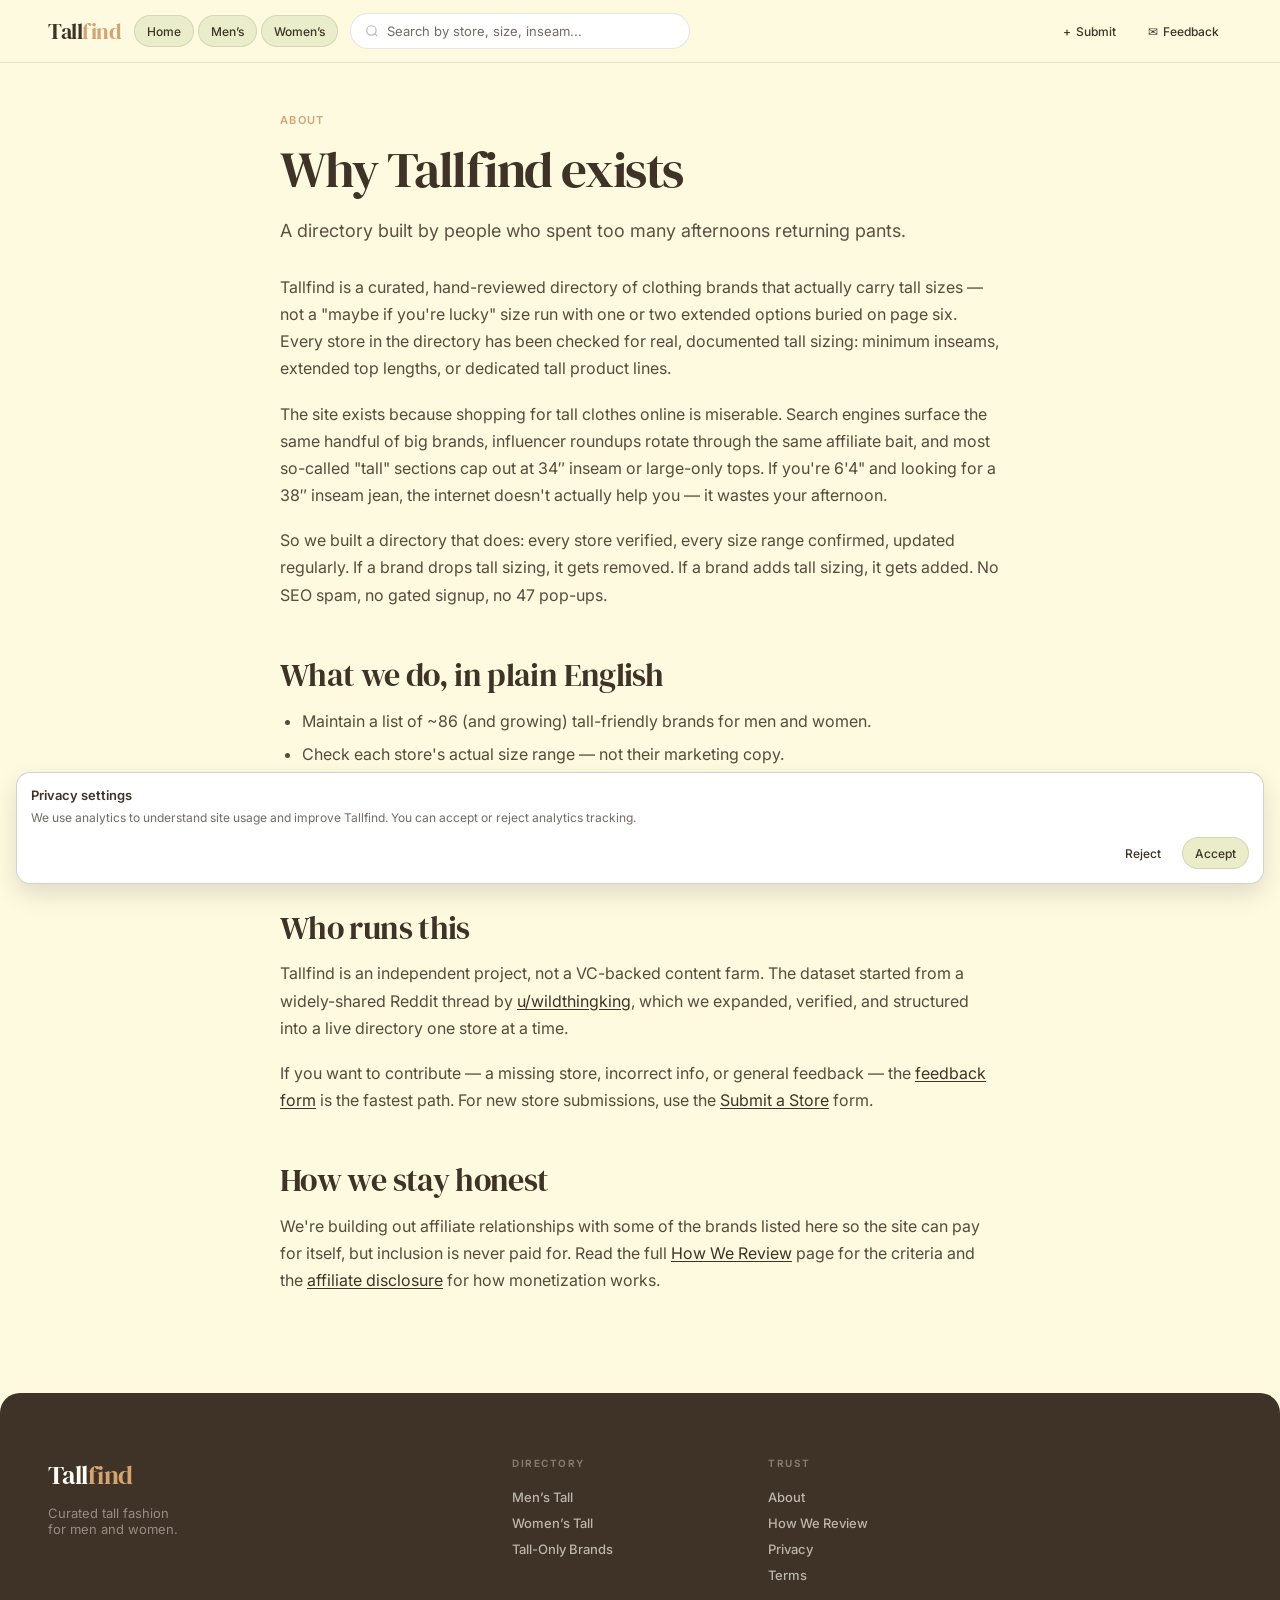
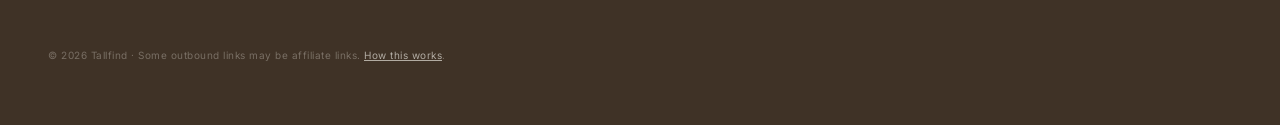
==== about/index.html @ 89049a8a "Add trust pages, shared chrome, Org schema, sitemap expansion (#10) New static pages, each with its " ====
<!DOCTYPE html>
<html lang="en">
<head>
    <meta charset="UTF-8">
    <meta name="viewport" content="width=device-width, initial-scale=1.0">
    <meta name="description" content="Why Tallfind exists: a hand-reviewed directory of clothing brands with real tall sizing, built by people tired of 33-inch inseams.">
    <meta name="theme-color" content="#fefae0">
    <link rel="canonical" href="https://tallfind.com/about/">
    <meta property="og:title" content="About Tallfind — curated tall clothing directory">
    <meta property="og:description" content="A hand-reviewed directory of clothing brands with real tall sizing.">
    <meta property="og:type" content="article">
    <meta property="og:url" content="https://tallfind.com/about/">
    <meta property="og:image" content="https://tallfind.com/assets/og-image.jpg">
    <meta property="og:image:width" content="1200">
    <meta property="og:image:height" content="630">
    <meta name="twitter:card" content="summary_large_image">
    <meta name="twitter:title" content="About Tallfind">
    <meta name="twitter:description" content="A hand-reviewed directory of clothing brands with real tall sizing.">
    <meta name="twitter:image" content="https://tallfind.com/assets/og-image.jpg">
    <link rel="icon" href="data:image/svg+xml,<svg xmlns='http://www.w3.org/2000/svg' viewBox='0 0 100 100'><text y='.9em' font-size='90'>📏</text></svg>">
    <title>About — Tallfind</title>
    <link rel="preconnect" href="https://fonts.googleapis.com">
    <link rel="preconnect" href="https://fonts.gstatic.com" crossorigin>
    <link href="https://fonts.googleapis.com/css2?family=DM+Serif+Display&family=Inter:wght@400;500;600&display=swap" rel="stylesheet" media="print" onload="this.media='all'">
    <noscript><link href="https://fonts.googleapis.com/css2?family=DM+Serif+Display&family=Inter:wght@400;500;600&display=swap" rel="stylesheet"></noscript>
    <script async src="https://www.googletagmanager.com/gtag/js?id=G-98C0R7CN01"></script>
    <script>
        window.dataLayer = window.dataLayer || [];
        function gtag() { dataLayer.push(arguments); }
        gtag('js', new Date());
        gtag('consent', 'default', { ad_storage: 'denied', analytics_storage: 'denied', ad_user_data: 'denied', ad_personalization: 'denied' });
    </script>
    <link rel="stylesheet" href="/assets/styles.css">
</head>
<body data-page="about">

<div id="siteHeader"></div>

<main class="wrap">
    <article class="prose">
        <div class="eyebrow">About</div>
        <h1>Why Tallfind exists</h1>
        <p class="lede">A directory built by people who spent too many afternoons returning pants.</p>

        <p>Tallfind is a curated, hand-reviewed directory of clothing brands that actually carry tall sizes — not a "maybe if you're lucky" size run with one or two extended options buried on page six. Every store in the directory has been checked for real, documented tall sizing: minimum inseams, extended top lengths, or dedicated tall product lines.</p>

        <p>The site exists because shopping for tall clothes online is miserable. Search engines surface the same handful of big brands, influencer roundups rotate through the same affiliate bait, and most so-called "tall" sections cap out at 34″ inseam or large-only tops. If you're 6'4" and looking for a 38″ inseam jean, the internet doesn't actually help you — it wastes your afternoon.</p>

        <p>So we built a directory that does: every store verified, every size range confirmed, updated regularly. If a brand drops tall sizing, it gets removed. If a brand adds tall sizing, it gets added. No SEO spam, no gated signup, no 47 pop-ups.</p>

        <h2>What we do, in plain English</h2>
        <ul>
            <li>Maintain a list of ~86 (and growing) tall-friendly brands for men and women.</li>
            <li>Check each store's actual size range — not their marketing copy.</li>
            <li>Tag stores by inseam, by category (tops / bottoms), by tall-specific vs. mainstream-with-tall-section.</li>
            <li>Keep the whole thing free to use.</li>
        </ul>

        <h2>Who runs this</h2>
        <p>Tallfind is an independent project, not a VC-backed content farm. The dataset started from a widely-shared Reddit thread by <a href="https://www.reddit.com/u/wildthingking" target="_blank" rel="noopener noreferrer">u/wildthingking</a>, which we expanded, verified, and structured into a live directory one store at a time.</p>

        <p>If you want to contribute — a missing store, incorrect info, or general feedback — the <a href="/?modal=feedback">feedback form</a> is the fastest path. For new store submissions, use the <a href="/?modal=submit">Submit a Store</a> form.</p>

        <h2>How we stay honest</h2>
        <p>We're building out affiliate relationships with some of the brands listed here so the site can pay for itself, but inclusion is never paid for. Read the full <a href="/how-we-review/">How We Review</a> page for the criteria and the <a href="/how-we-review/#disclosure">affiliate disclosure</a> for how monetization works.</p>
    </article>
</main>

<div id="siteFooter"></div>

<script src="/assets/affiliate.js"></script>
<script src="/assets/shared.js"></script>
</body>
</html>
---- assets/styles.css ----
:root {
            --bg: #fefae0;
            --surface: #ffffff;
            --text: #3f3226;
            --muted: rgba(63,50,38,0.72);
            --border: rgba(63,50,38,0.12);
            --border-strong: rgba(63,50,38,0.22);
            --sage: #ccd5ae;
            --beige: #e9edc9;
            --papaya: #faedcd;
            --bronze: #d4a373;
            --serif: 'DM Serif Display', serif;
            --sans: 'Inter', sans-serif;
            --pill: 999px;
            --card-r: 20px;
            --transition: transform 0.25s cubic-bezier(0.2,0.8,0.2,1),
                          background-color 0.25s cubic-bezier(0.2,0.8,0.2,1),
                          border-color 0.25s cubic-bezier(0.2,0.8,0.2,1),
                          color 0.25s cubic-bezier(0.2,0.8,0.2,1);
        }
        *, *::before, *::after { box-sizing: border-box; margin: 0; padding: 0; }
        .sr-only { position: absolute; width: 1px; height: 1px; padding: 0; margin: -1px; overflow: hidden; clip: rect(0,0,0,0); border: 0; }
        body {
            background: var(--bg); color: var(--text);
            font-family: var(--sans); -webkit-font-smoothing: antialiased;
            min-height: 100vh; padding-top: 63px;
        }
        .wrap { max-width: 1280px; margin: 0 auto; padding: 0 48px; }

        /* ── PILLS ─────────────────────────────── */
        .pill {
            display: inline-flex; align-items: center; justify-content: center; gap: 5px;
            height: 36px; padding: 0 14px; border-radius: var(--pill);
            font-family: var(--sans); font-size: 12px; font-weight: 500;
            border: 1px solid var(--border); background: var(--beige); color: var(--text);
            cursor: pointer; transition: var(--transition); white-space: nowrap;
            text-decoration: none; user-select: none;
        }
        .pill:hover { border-color: var(--border-strong); background: var(--papaya); }
        .pill.on   { background: var(--sage); border-color: var(--border-strong); }
        .pill-sm   { height: 32px; padding: 0 12px; font-size: 12px; }
        .pill-ghost { background: transparent; border-color: transparent; }
        .pill-ghost:hover { background: var(--papaya); border-color: var(--border); }

        /* ── HEADER ────────────────────────────── */
        header {
            display: flex; align-items: center;
            padding: 0 48px; gap: 12px; height: 63px;
            position: fixed; top: 0; left: 0; right: 0; z-index: 200;
            background: var(--bg); border-bottom: 1px solid var(--border);
        }
        .logo {
            font-family: var(--serif); font-weight: 400; font-size: 22px;
            letter-spacing: -0.02em; color: var(--text); background: none;
            border: none; cursor: pointer; padding: 0; text-decoration: none;
            flex-shrink: 0;
        }
        .logo em { color: var(--bronze); font-style: normal; }
        .header-nav { display: flex; gap: 4px; flex-shrink: 0; }
        .search-wrap {
            display: flex; align-items: center; gap: 8px;
            height: 36px; padding: 0 14px; border-radius: var(--pill);
            border: 1px solid var(--border); background: var(--surface);
            transition: var(--transition); flex: 1; max-width: 340px;
        }
        .search-wrap:focus-within { border-color: var(--bronze); background: #fffdf6; }
        .search-wrap svg { opacity: 0.35; flex-shrink: 0; }
        .search-wrap input {
            border: none; outline: none; background: transparent;
            font-family: var(--sans); font-size: 13px; color: var(--text);
            width: 100%; min-width: 0;
        }
        .search-wrap input::placeholder { color: var(--muted); }
        .header-actions { display: flex; align-items: center; gap: 6px; margin-left: auto; flex-shrink: 0; }

        /* ── HOMEPAGE ──────────────────────────── */
        #homepageSection { overflow: hidden; }

        .hp-hero-section {
            padding: 0 clamp(16px, 4vw, 48px);
            margin-bottom: 72px;
        }
        .hp-hero {
            position: relative; width: 100%; height: 82vh; min-height: 520px;
            border-radius: var(--card-r); overflow: hidden; background: #d9d0c4;
        }
        .hp-hero-pic { display: contents; }
        .hp-hero-img {
            width: 100%; height: 100%; object-fit: cover;
            object-position: center 30%;
            filter: brightness(0.96) saturate(0.95);
        }
        .hp-hero-overlay {
            position: absolute; inset: 0; pointer-events: none;
            background: linear-gradient(to bottom, rgba(63,50,38,0.08) 0%, rgba(63,50,38,0.22) 40%, rgba(63,50,38,0.72) 100%);
        }
        .hp-hero-content {
            position: absolute; inset: 0;
            display: flex; flex-direction: column; justify-content: flex-end;
            padding: clamp(28px, 6vw, 72px); color: #fffdf6;
        }
        .hp-hero-content h1 {
            font-family: var(--serif); font-weight: 400;
            font-size: clamp(2.6rem, 7vw, 5.2rem);
            line-height: 0.95; letter-spacing: -0.03em;
            max-width: 700px; margin-bottom: 20px;
        }
        .hp-hero-content p {
            font-size: clamp(14px, 1.6vw, 17px); max-width: 520px;
            opacity: 0.88; line-height: 1.65; margin-bottom: 32px;
        }
        .hp-pill {
            display: inline-flex; align-items: center; gap: 8px;
            padding: 6px 16px; border-radius: var(--pill);
            font-size: 10px; font-weight: 600; letter-spacing: 0.1em; text-transform: uppercase;
            background: rgba(255,253,246,0.14); border: 1px solid rgba(255,253,246,0.22);
            backdrop-filter: blur(6px); color: rgba(255,253,246,0.88);
            width: fit-content; margin-bottom: 20px;
        }
        .hp-cta {
            display: inline-flex; align-items: center; gap: 8px;
            padding: 14px 28px; border-radius: var(--pill);
            font-family: var(--sans); font-size: 13px; font-weight: 600;
            background: #fffdf6; color: var(--text); border: none;
            cursor: pointer; transition: transform 0.2s, opacity 0.2s;
            width: fit-content; text-decoration: none;
        }
        .hp-cta:hover { transform: translateY(-2px); opacity: 0.95; }
        .hp-hero-meta {
            position: absolute; bottom: 28px; right: 32px;
            display: flex; gap: 24px;
            font-size: 10px; text-transform: uppercase; letter-spacing: 0.15em;
            font-weight: 600; color: rgba(255,253,246,0.55);
        }

        /* Section labels */
        .hp-section-label {
            max-width: 1280px; margin: 0 auto; padding: 0 48px 20px;
            font-size: 11px; font-weight: 600; text-transform: uppercase;
            letter-spacing: 0.12em; color: var(--bronze);
            display: flex; align-items: center; gap: 14px;
        }
        .hp-section-label::after {
            content: ''; flex: 1; height: 1px; background: var(--border);
        }

        /* Browse cards */
        .hp-browse-grid {
            max-width: 1280px; margin: 0 auto; padding: 0 48px 80px;
            display: grid; grid-template-columns: 1fr 1fr; gap: 16px;
        }
        .hp-browse-card {
            border-radius: var(--card-r); cursor: pointer;
            padding: 36px 32px; display: flex; flex-direction: column;
            justify-content: space-between; min-height: 200px;
            transition: var(--transition); text-decoration: none; color: var(--text);
        }
        .hp-browse-card:hover { transform: translateY(-3px); }
        .hp-browse-card-sage { background: var(--sage); }
        .hp-browse-card-sand { background: var(--beige); }
        .hp-browse-card-sage:hover { background: #c2ca9f; }
        .hp-browse-card-sand:hover { background: #e3e8bf; }
        .hp-browse-card h2 {
            font-family: var(--serif); font-size: clamp(1.6rem, 3vw, 2.2rem);
            font-weight: 400; letter-spacing: -0.02em; margin-bottom: 8px;
        }
        .hp-browse-card p {
            font-size: 13px; color: var(--muted); line-height: 1.6; margin-bottom: 20px;
        }
        .hp-browse-cta {
            display: inline-flex; align-items: center; gap: 8px;
            font-size: 12px; font-weight: 600; margin-top: auto;
        }
        .hp-browse-cta svg { width: 14px; height: 14px; transition: transform 0.18s; }
        .hp-browse-card:hover .hp-browse-cta svg { transform: translate(2px, -2px); }



        /* Brand marquee */
        .hp-marquee { overflow: hidden; padding: 32px 0 72px; }
        .hp-marquee-track {
            display: flex; white-space: nowrap; gap: 64px;
            width: max-content;
            animation: hp-scroll 60s linear infinite;
            will-change: transform;
        }
        .hp-brand {
            font-family: var(--serif); font-size: 44px; font-weight: 400;
            color: var(--border-strong); letter-spacing: -0.02em;
            transition: color 0.3s; flex-shrink: 0;
        }
        .hp-brand:hover { color: var(--bronze); }
        @keyframes hp-scroll {
            0% { transform: translateX(0); }
            100% { transform: translateX(-50%); }
        }

        /* Footer */
        .hp-footer {
            background: var(--text); color: #fffdf6;
            padding: clamp(40px, 5vw, 64px) clamp(24px, 4vw, 48px);
            border-radius: var(--card-r) var(--card-r) 0 0;
        }
        .hp-footer-inner { max-width: 1280px; margin: 0 auto; }
        .hp-footer-grid {
            display: grid; grid-template-columns: 2fr repeat(3, 1fr);
            gap: 48px;
        }
        .hp-footer-col a { color: inherit; text-decoration: none; }
        .hp-footer-col a:hover { color: #fffdf6; }
        .hp-footer-logo {
            font-family: var(--serif); font-size: 26px; font-weight: 400;
            letter-spacing: -0.02em;
        }
        .hp-footer-logo em { color: var(--bronze); font-style: normal; }
        .hp-footer-brand p {
            margin-top: 12px; font-size: 13px; color: rgba(255,253,246,0.45);
        }
        .hp-footer-col h5 {
            font-size: 10px; text-transform: uppercase; letter-spacing: 0.15em;
            margin-bottom: 20px; color: rgba(255,253,246,0.35);
        }
        .hp-footer-col ul { list-style: none; }
        .hp-footer-col li {
            margin-bottom: 10px; font-size: 13px; font-weight: 500;
            color: rgba(255,253,246,0.65); cursor: pointer; transition: color 0.15s;
        }
        .hp-footer-col li:hover { color: #fffdf6; }
        .hp-footer-bottom {
            display: flex; justify-content: space-between; margin-top: 56px;
            font-size: 10px; color: rgba(255,253,246,0.3); letter-spacing: 0.05em;
        }
        .text-link {
            background: none; border: none; font: inherit; color: var(--text);
            text-decoration: underline; text-underline-offset: 2px;
            cursor: pointer; padding: 0;
        }
        .text-link:hover { color: var(--bronze); }

        /* ── DIRECTORY HERO ────────────────────── */
        .dir-hero { padding: 40px 0 32px; }
        .dir-title {
            font-family: var(--serif); font-weight: 400;
            font-size: clamp(2rem, 4vw, 3rem);
            line-height: 1.08; letter-spacing: -0.03em; margin-bottom: 10px;
        }
        .dir-meta { font-size: 14px; color: var(--muted); line-height: 1.6; max-width: 600px; }

        /* ── TOOLBAR ───────────────────────────── */
        .toolbar {
            display: flex; justify-content: space-between; align-items: center;
            gap: 14px; margin-bottom: 14px; flex-wrap: wrap;
        }
        .filter-pills { display: flex; gap: 6px; flex-wrap: wrap; }
        .toolbar-right { display: flex; align-items: center; gap: 12px; flex-shrink: 0; }
        select.sort-select {
            width: auto;
            min-width: 140px;
            max-width: 200px;
            height: 32px;
            padding: 4px 10px;
            font-size: 12px;
            border-radius: var(--pill);
        }
        .store-count { font-size: 12px; color: var(--muted); font-weight: 500; white-space: nowrap; }
        .clear-btn {
            font-size: 12px; color: var(--muted); background: none; border: none;
            font-family: var(--sans); cursor: pointer; text-decoration: underline;
            text-underline-offset: 2px; padding: 0; transition: color 0.15s;
        }
        .clear-btn:hover { color: var(--text); }
        .inseam-row {
            display: flex; align-items: center; gap: 8px;
            margin-bottom: 28px; flex-wrap: wrap;
        }
        .inseam-label { font-size: 12px; color: var(--muted); font-weight: 500; letter-spacing: 0.02em; }

        /* ── GRID ──────────────────────────────── */
        .grid {
            display: grid;
            grid-template-columns: repeat(auto-fill, minmax(300px, 1fr));
            gap: 16px; padding-bottom: 80px;
        }

        /* ── SECTION BREAKS ───────────────────── */
        .section-break {
            grid-column: 1 / -1; padding: 24px 0 4px;
            display: flex; align-items: center; gap: 16px;
        }
        .section-title {
            font-family: var(--serif); font-size: 22px;
            color: var(--bronze); letter-spacing: -0.02em; white-space: nowrap;
        }
        .section-line { height: 1px; flex: 1; background: var(--border); }

        /* ── LINK CARD ────────────────────────── */
        .card-wrap { position: relative; }
        .link-card {
            background: var(--surface); border-radius: var(--card-r);
            padding: 24px; min-height: 180px;
            display: flex; flex-direction: column;
            text-decoration: none; color: inherit;
            border: 1px solid var(--border);
            transition: var(--transition); height: 100%;
        }
        .link-card:hover {
            transform: translateY(-3px);
            background: var(--papaya); border-color: var(--border-strong);
        }
        .link-card.featured-sage  { background: var(--sage); border-color: transparent; }
        .link-card.featured-sand  { background: var(--beige); border-color: transparent; }
        .link-card.featured-clay  { background: var(--papaya); border-color: transparent; }
        .link-card.featured-sage:hover { background: #c2ca9f; }
        .link-card.featured-sand:hover { background: #e3e8bf; }
        .link-card.featured-clay:hover { background: #f3e0b9; }
        .link-category {
            font-size: 10px; font-weight: 600; text-transform: uppercase;
            letter-spacing: 0.1em; color: var(--muted); margin-bottom: 10px;
        }
        .link-title {
            font-family: var(--serif); font-size: 24px;
            line-height: 1.08; letter-spacing: -0.02em; margin-bottom: 8px;
        }
        .link-description {
            font-size: 13px; line-height: 1.6; color: var(--muted); margin-bottom: 14px;
        }
        .link-action {
            display: inline-flex; align-items: center; gap: 8px;
            font-size: 12px; font-weight: 600; margin-top: auto;
        }
        .link-action svg { width: 14px; height: 14px; flex-shrink: 0; transition: transform 0.18s; }
        .link-card:hover .link-action svg { transform: translate(2px, -2px); }
        .stats-row {
            display: flex; flex-wrap: wrap; gap: 6px;
            margin-top: 12px; padding-top: 12px;
            border-top: 1px solid var(--border);
        }
        .link-card.featured-sage .stats-row,
        .link-card.featured-sand .stats-row,
        .link-card.featured-clay .stats-row { border-top-color: rgba(63,50,38,0.14); }
        .stat {
            font-size: 11px; font-weight: 500;
            padding: 4px 10px; border-radius: var(--pill);
            background: rgba(255,255,255,0.55); border: 1px solid rgba(63,50,38,0.1);
        }
        .link-card.featured-sage .stat,
        .link-card.featured-sand .stat,
        .link-card.featured-clay .stat { background: rgba(255,255,255,0.42); }
        .stat-highlight { background: rgba(212,163,115,0.15); border-color: rgba(212,163,115,0.2); }

        /* ── FAVORITES ────────────────────────── */
        .fav-btn {
            position: absolute; top: 14px; right: 14px; z-index: 10;
            width: 28px; height: 28px; border-radius: 50%;
            background: rgba(255,255,255,0.75); border: 1px solid var(--border);
            display: flex; align-items: center; justify-content: center;
            cursor: pointer; font-size: 13px; color: var(--muted);
            transition: var(--transition); line-height: 1;
        }
        .fav-btn:hover { transform: scale(1.1); background: var(--surface); border-color: var(--border-strong); }
        .fav-btn.active { color: #c0392b; border-color: #c0392b; background: var(--surface); }

        .no-results { padding: 80px 0; text-align: center; color: var(--muted); font-size: 15px; }

        /* ── PROSE (trust + landing pages) ─────── */
        .prose { max-width: 720px; margin: 0 auto; padding: 48px 0 80px; font-size: 16px; line-height: 1.7; color: var(--text); }
        .prose .eyebrow { font-size: 11px; font-weight: 600; text-transform: uppercase; letter-spacing: 0.12em; color: var(--bronze); margin-bottom: 12px; }
        .prose h1 { font-family: var(--serif); font-weight: 400; font-size: clamp(2.2rem, 4.5vw, 3.2rem); line-height: 1.08; letter-spacing: -0.03em; margin-bottom: 20px; }
        .prose h2 { font-family: var(--serif); font-weight: 400; font-size: clamp(1.6rem, 3vw, 2rem); line-height: 1.15; letter-spacing: -0.02em; margin: 48px 0 14px; }
        .prose h3 { font-size: 1.05rem; font-weight: 600; margin: 28px 0 8px; }
        .prose p { margin-bottom: 18px; color: rgba(63,50,38,0.88); }
        .prose ul, .prose ol { margin: 0 0 18px 22px; color: rgba(63,50,38,0.88); }
        .prose li { margin-bottom: 6px; }
        .prose a { color: var(--text); text-decoration: underline; text-underline-offset: 2px; }
        .prose a:hover { color: var(--bronze); }
        .prose .lede { font-size: 18px; line-height: 1.6; color: rgba(63,50,38,0.85); margin-bottom: 28px; }
        .prose .meta { font-size: 12px; color: var(--muted); margin-top: -8px; margin-bottom: 32px; }
        .prose .callout { background: var(--papaya); border-radius: 14px; padding: 18px 22px; margin: 24px 0; border: 1px solid var(--border); }
        .prose .callout p:last-child { margin-bottom: 0; }
        @media (max-width: 640px) {
            .prose { padding: 28px 0 60px; font-size: 15px; }
        }

        /* ── FOCUS ────────────────────────────── */
        .pill:focus-visible, .fav-btn:focus-visible, .modal-close:focus-visible,
        .form-submit:focus-visible, .form-input:focus-visible, .form-select:focus-visible,
        .form-textarea:focus-visible, .browse-card:focus-visible, .pick-card:focus-visible,
        a.link-card:focus-visible, .logo:focus-visible, .featured-hz:focus-visible {
            outline: 2px solid var(--bronze); outline-offset: 2px;
        }

        /* ── MODAL ─────────────────────────────── */
        .modal-overlay {
            position: fixed; inset: 0; background: rgba(63,50,38,0.4);
            display: flex; align-items: center; justify-content: center;
            z-index: 500; opacity: 0; pointer-events: none;
            transition: opacity 0.2s;
        }
        .modal-overlay.open { opacity: 1; pointer-events: all; }
        .modal {
            background: var(--bg); width: 100%; max-width: 520px;
            max-height: 90vh; overflow-y: auto;
            margin: 20px; padding: 40px;
            border: 1px solid var(--border); border-radius: var(--card-r);
            transform: translateY(12px); transition: transform 0.2s;
        }
        .modal-overlay.open .modal { transform: translateY(0); }
        .modal-header { display: flex; justify-content: space-between; align-items: flex-start; margin-bottom: 6px; }
        .modal-title { font-family: var(--serif); font-size: 28px; font-weight: 400; letter-spacing: -0.02em; }
        .modal-close {
            background: none; border: 1px solid var(--border); width: 32px; height: 32px;
            border-radius: 50%; cursor: pointer; font-size: 18px; color: var(--muted);
            display: flex; align-items: center; justify-content: center; flex-shrink: 0;
            transition: border-color 0.15s, color 0.15s;
        }
        .modal-close:hover { border-color: var(--text); color: var(--text); }
        .modal-sub { font-size: 13px; color: var(--muted); margin-bottom: 28px; line-height: 1.5; }
        .form-group { display: flex; flex-direction: column; gap: 6px; margin-bottom: 16px; }
        .form-label { font-size: 11px; font-weight: 600; text-transform: uppercase; letter-spacing: 0.8px; color: var(--muted); }
        .form-input, .form-select, .form-textarea {
            width: 100%; padding: 10px 14px; border: 1px solid var(--border);
            border-radius: var(--pill); background: var(--surface);
            font-family: var(--sans); font-size: 13px; color: var(--text); outline: none;
            transition: border-color 0.18s; -webkit-appearance: none;
        }
        .form-textarea { border-radius: 14px; resize: vertical; min-height: 80px; }
        .form-input:focus, .form-select:focus, .form-textarea:focus { border-color: var(--text); }
        .form-input::placeholder, .form-textarea::placeholder { color: var(--muted); }
        .form-row { display: grid; grid-template-columns: 1fr 1fr; gap: 12px; }
        .form-check { display: flex; align-items: center; gap: 10px; margin-bottom: 16px; cursor: pointer; }
        .form-check input[type=checkbox] { width: 16px; height: 16px; accent-color: var(--bronze); cursor: pointer; }
        .form-check span { font-size: 13px; }
        .form-submit {
            width: 100%; height: 44px; border-radius: var(--pill);
            background: var(--sage); color: var(--text); border: none;
            font-family: var(--sans); font-size: 14px; font-weight: 500;
            cursor: pointer; transition: opacity 0.15s; margin-top: 8px;
        }
        .form-submit:hover { opacity: 0.85; }
        .form-note { font-size: 11px; color: var(--muted); text-align: center; margin-top: 10px; line-height: 1.5; }
        .form-note a { color: var(--text); }
        .form-success {
            text-align: center; padding: 24px 0;
            font-family: var(--serif); font-size: 22px; font-weight: 500; display: none;
        }
        .form-success p { font-family: var(--sans); font-size: 13px; color: var(--muted); margin-top: 6px; font-weight: 400; }

        /* ── CONSENT BANNER ───────────────────── */
        .consent-banner {
            position: fixed;
            left: 16px;
            right: 16px;
            bottom: 16px;
            z-index: 1000;
            background: var(--surface);
            border: 1px solid var(--border-strong);
            border-radius: 14px;
            box-shadow: 0 10px 24px rgba(0, 0, 0, 0.12);
            padding: 14px;
            display: none;
        }
        .consent-banner.open { display: block; }
        .consent-title {
            font-size: 13px;
            font-weight: 600;
            margin-bottom: 6px;
        }
        .consent-text {
            font-size: 12px;
            color: var(--muted);
            line-height: 1.5;
            margin-bottom: 10px;
        }
        .consent-actions {
            display: flex;
            gap: 8px;
            justify-content: flex-end;
            flex-wrap: wrap;
        }

        /* ── RESPONSIVE ────────────────────────── */
        @media (max-width: 900px) {
            .wrap { padding: 0 24px; }
            header {
                flex-wrap: wrap; height: auto;
                padding: 10px 24px; gap: 8px;
            }
            .logo { order: 1; }
            .search-wrap { order: 2; flex: 1; max-width: none; height: 34px; }
            .header-actions { order: 3; margin-left: 0; }
            .header-nav { order: 4; width: 100%; justify-content: center; gap: 4px; }
            body { padding-top: 100px; }
            .btn-label { display: none; }
            .hp-browse-grid { padding: 0 24px 60px; }
            .hp-section-label { padding: 0 24px 20px; }
            .hp-footer-grid { grid-template-columns: 1fr 1fr; gap: 32px; }
            .modal { padding: 28px; margin: 12px; }
            .form-row { grid-template-columns: 1fr; }
        }

        @media (max-width: 640px) {
            header { padding: 10px 16px; }
            .wrap { padding: 0 16px; }

            .hp-hero-section { padding: 0 16px; margin-bottom: 48px; }
            .hp-hero { height: 70vh; min-height: 420px; }
            .hp-marquee-track { animation-duration: 45s; }
            .hp-browse-grid { grid-template-columns: 1fr; padding: 0 16px 48px; }
            .hp-section-label { padding: 0 16px 16px; }
            .hp-marquee { padding: 20px 0 48px; }
            .hp-footer-grid { grid-template-columns: 1fr; gap: 28px; }

            .dir-title { font-size: 2rem; }
            .toolbar { flex-direction: column; align-items: flex-start; gap: 10px; }
            .toolbar-right { width: 100%; justify-content: space-between; }
            .grid { grid-template-columns: 1fr; }
        }

        @media (max-width: 480px) {
            header { padding: 8px 12px; }
            .logo { font-size: 19px; }
            .search-wrap { height: 32px; padding: 0 10px; }
            .search-wrap input { font-size: 12px; }
            .hp-hero { height: 60vh; min-height: 360px; }
            .hp-hero-content h1 { font-size: 2rem; }
            .hp-hero-meta { display: none; }
            .hp-marquee-track { animation-duration: 35s; }
            .hp-browse-card { padding: 28px 24px; min-height: 160px; }
            .hp-brand { font-size: 32px; }
            .dir-title { font-size: 1.7rem; }
            .inseam-row { flex-wrap: wrap; }
            .consent-banner {
                left: 10px;
                right: 10px;
                bottom: 10px;
                padding: 12px;
            }
        }
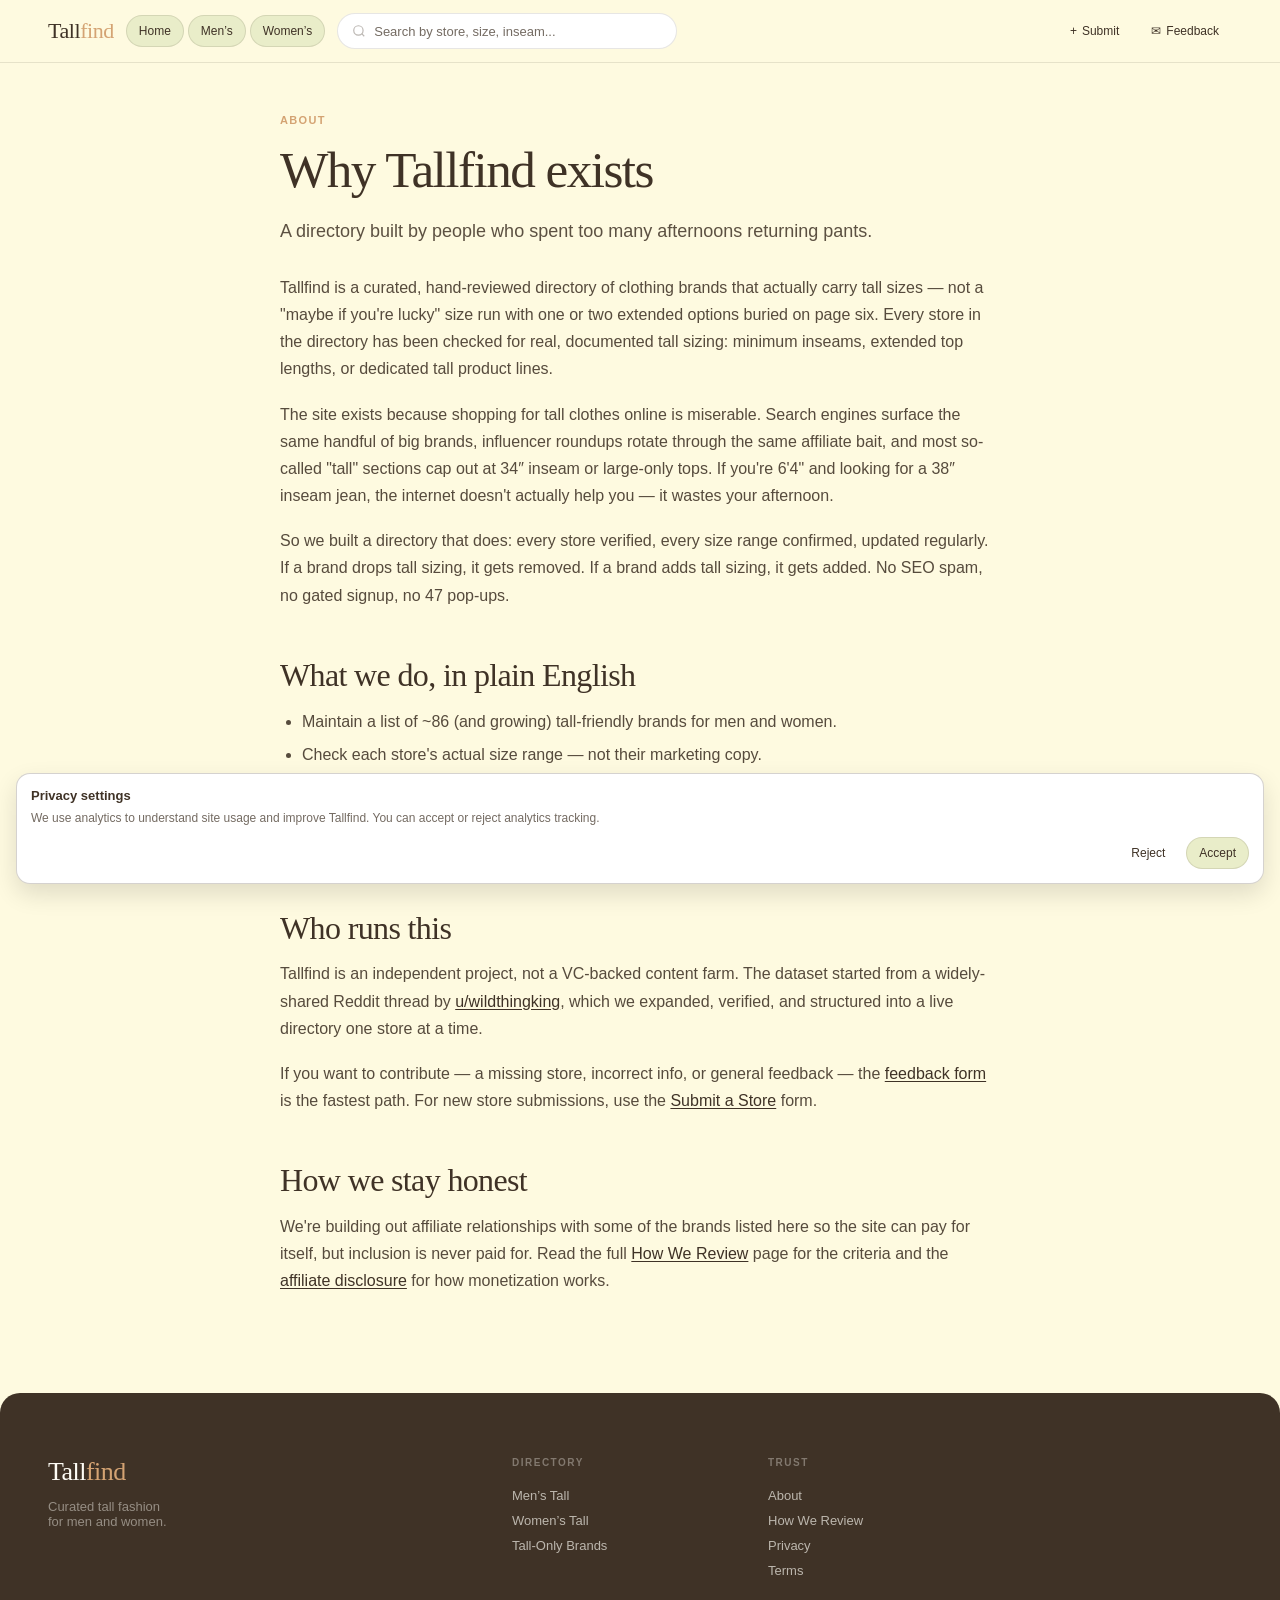
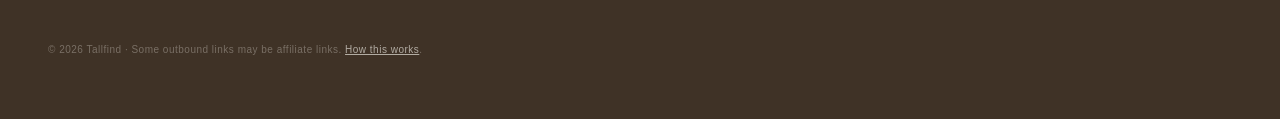
==== commit 2c9ccbdd: "Security hardening: close two stored-XSS sinks, add defensive headers Findings F-01 and F-02 from th" ====
--- a/about/index.html
+++ b/about/index.html
@@ -3,6 +3,9 @@
 <head>
     <meta charset="UTF-8">
     <meta name="viewport" content="width=device-width, initial-scale=1.0">
+    <script>(function(){if(self!==top){try{top.location.href=self.location.href;}catch(e){document.documentElement.style.display='none';}}})();</script>
+    <meta name="referrer" content="strict-origin-when-cross-origin">
+    <meta http-equiv="Content-Security-Policy" content="default-src 'self'; script-src 'self' 'unsafe-inline' https://www.googletagmanager.com https://www.google-analytics.com; img-src 'self' data: https://www.google-analytics.com; style-src 'self' 'unsafe-inline' https://fonts.googleapis.com; font-src 'self' https://fonts.gstatic.com; connect-src 'self' https://*.google-analytics.com https://*.analytics.google.com https://formspree.io; form-action https://formspree.io; base-uri 'self'; object-src 'none';">
     <meta name="description" content="Why Tallfind exists: a hand-reviewed directory of clothing brands with real tall sizing, built by people tired of 33-inch inseams.">
     <meta name="theme-color" content="#fefae0">
     <link rel="canonical" href="https://tallfind.com/about/">
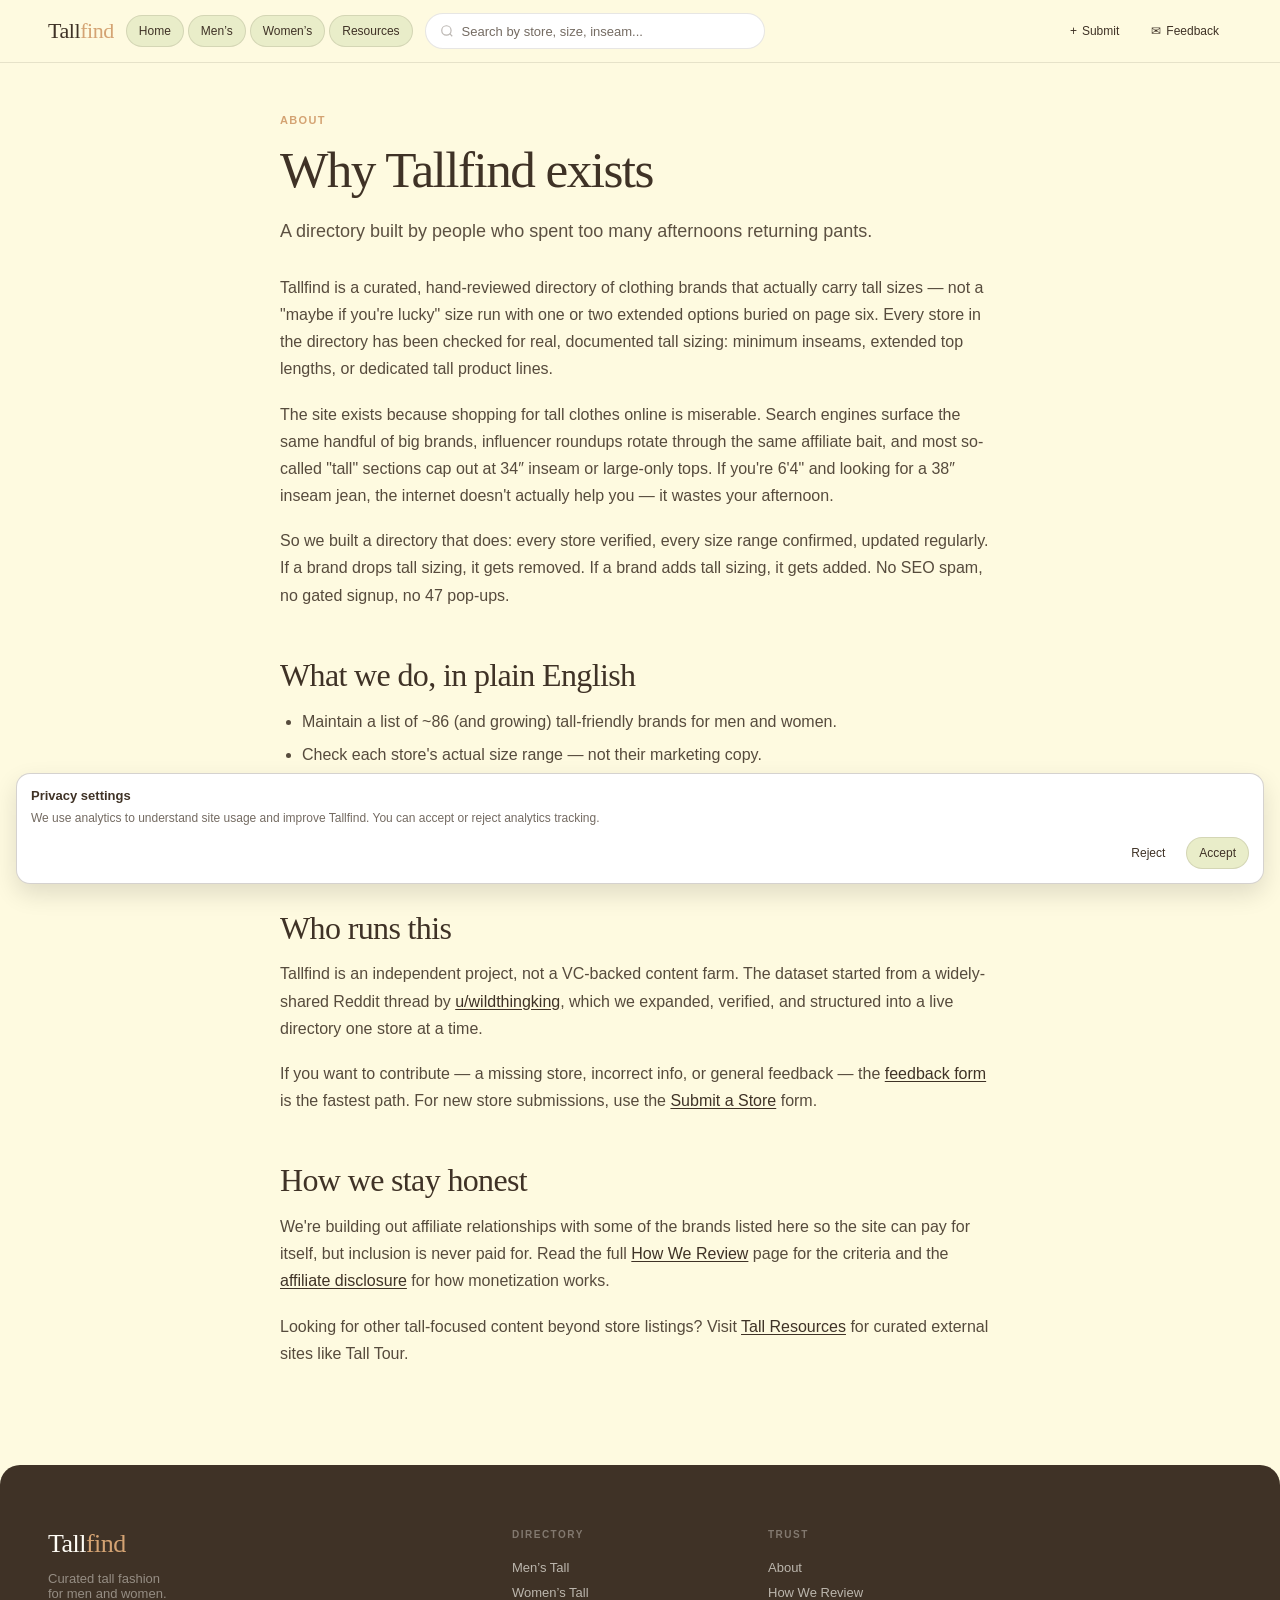
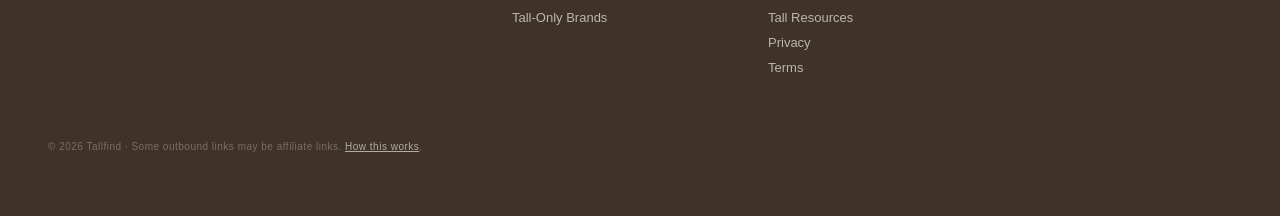
==== commit 96c7c3e0: "Recover unpublished Codex changes" ====
--- a/about/index.html
+++ b/about/index.html
@@ -66,6 +66,7 @@
 
         <h2>How we stay honest</h2>
         <p>We're building out affiliate relationships with some of the brands listed here so the site can pay for itself, but inclusion is never paid for. Read the full <a href="/how-we-review/">How We Review</a> page for the criteria and the <a href="/how-we-review/#disclosure">affiliate disclosure</a> for how monetization works.</p>
+        <p>Looking for other tall-focused content beyond store listings? Visit <a href="/resources/">Tall Resources</a> for curated external sites like Tall Tour.</p>
     </article>
 </main>
 
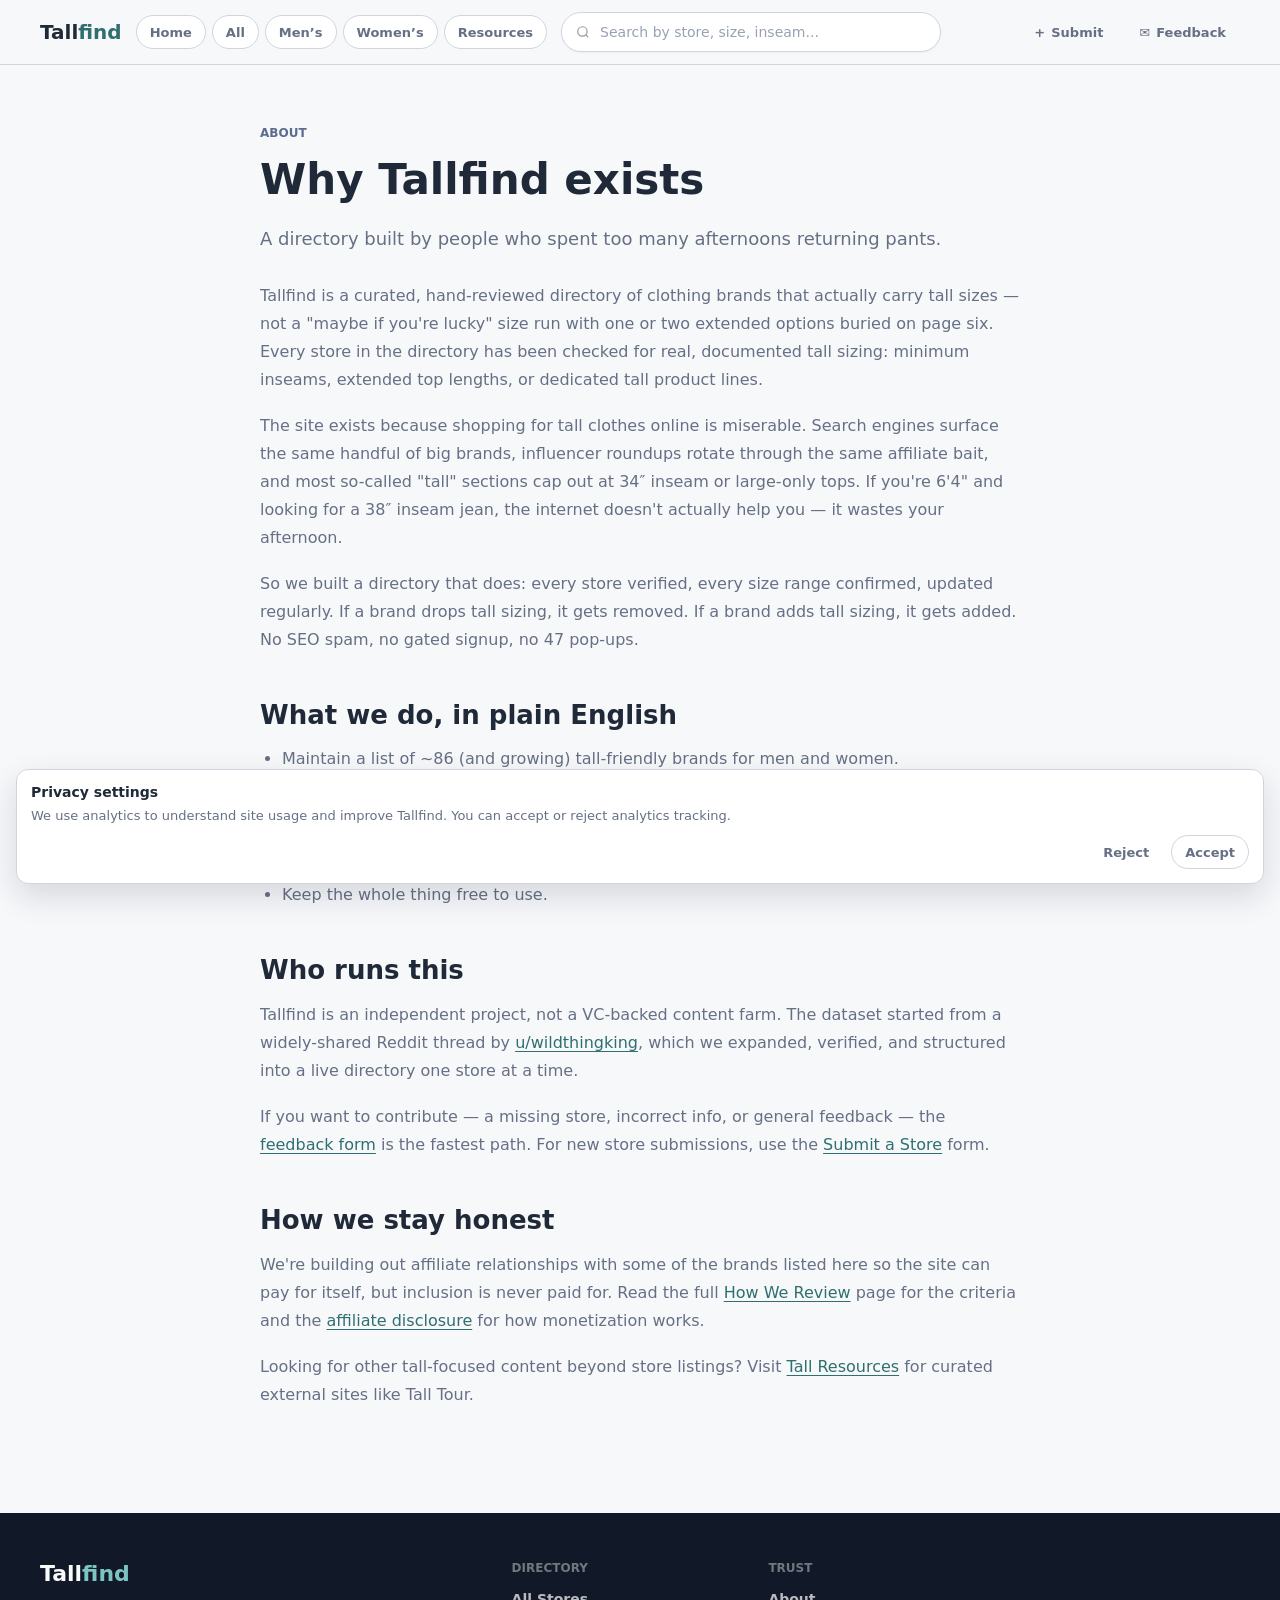
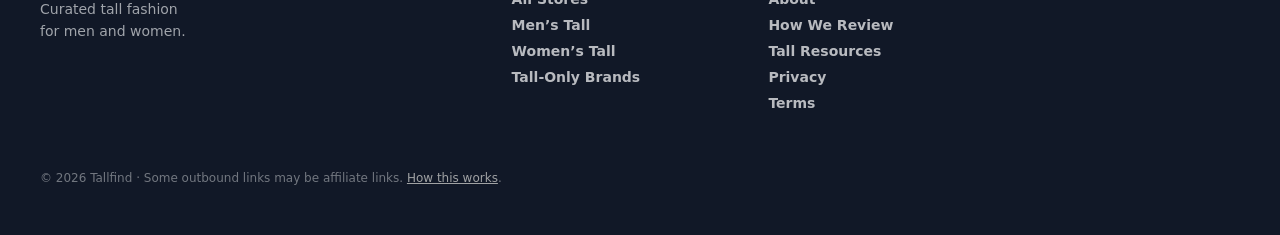
==== commit 1f88a9aa: "Redesign TallFind as modern directory" ====
--- a/about/index.html
+++ b/about/index.html
@@ -7,7 +7,7 @@
     <meta name="referrer" content="strict-origin-when-cross-origin">
     <meta http-equiv="Content-Security-Policy" content="default-src 'self'; script-src 'self' 'unsafe-inline' https://www.googletagmanager.com https://www.google-analytics.com; img-src 'self' data: https://www.google-analytics.com; style-src 'self' 'unsafe-inline' https://fonts.googleapis.com; font-src 'self' https://fonts.gstatic.com; connect-src 'self' https://*.google-analytics.com https://*.analytics.google.com https://formspree.io; form-action https://formspree.io; base-uri 'self'; object-src 'none';">
     <meta name="description" content="Why Tallfind exists: a hand-reviewed directory of clothing brands with real tall sizing, built by people tired of 33-inch inseams.">
-    <meta name="theme-color" content="#fefae0">
+    <meta name="theme-color" content="#F7F8FA">
     <link rel="canonical" href="https://tallfind.com/about/">
     <meta property="og:title" content="About Tallfind — curated tall clothing directory">
     <meta property="og:description" content="A hand-reviewed directory of clothing brands with real tall sizing.">
--- a/assets/styles.css
+++ b/assets/styles.css
@@ -1,538 +1,699 @@
 :root {
-            --bg: #fefae0;
-            --surface: #ffffff;
-            --text: #3f3226;
-            --muted: rgba(63,50,38,0.72);
-            --border: rgba(63,50,38,0.12);
-            --border-strong: rgba(63,50,38,0.22);
-            --sage: #ccd5ae;
-            --beige: #e9edc9;
-            --papaya: #faedcd;
-            --bronze: #d4a373;
-            --serif: 'DM Serif Display', serif;
-            --sans: 'Inter', sans-serif;
-            --pill: 999px;
-            --card-r: 20px;
-            --transition: transform 0.25s cubic-bezier(0.2,0.8,0.2,1),
-                          background-color 0.25s cubic-bezier(0.2,0.8,0.2,1),
-                          border-color 0.25s cubic-bezier(0.2,0.8,0.2,1),
-                          color 0.25s cubic-bezier(0.2,0.8,0.2,1);
-        }
-        *, *::before, *::after { box-sizing: border-box; margin: 0; padding: 0; }
-        .sr-only { position: absolute; width: 1px; height: 1px; padding: 0; margin: -1px; overflow: hidden; clip: rect(0,0,0,0); border: 0; }
-        body {
-            background: var(--bg); color: var(--text);
-            font-family: var(--sans); -webkit-font-smoothing: antialiased;
-            min-height: 100vh; padding-top: 63px;
-        }
-        .wrap { max-width: 1280px; margin: 0 auto; padding: 0 48px; }
-
-        /* ── PILLS ─────────────────────────────── */
-        .pill {
-            display: inline-flex; align-items: center; justify-content: center; gap: 5px;
-            height: 36px; padding: 0 14px; border-radius: var(--pill);
-            font-family: var(--sans); font-size: 12px; font-weight: 500;
-            border: 1px solid var(--border); background: var(--beige); color: var(--text);
-            cursor: pointer; transition: var(--transition); white-space: nowrap;
-            text-decoration: none; user-select: none;
-        }
-        .pill:hover { border-color: var(--border-strong); background: var(--papaya); }
-        .pill.on   { background: var(--sage); border-color: var(--border-strong); }
-        .pill-sm   { height: 32px; padding: 0 12px; font-size: 12px; }
-        .pill-ghost { background: transparent; border-color: transparent; }
-        .pill-ghost:hover { background: var(--papaya); border-color: var(--border); }
-
-        /* ── HEADER ────────────────────────────── */
-        header {
-            display: flex; align-items: center;
-            padding: 0 48px; gap: 12px; height: 63px;
-            position: fixed; top: 0; left: 0; right: 0; z-index: 200;
-            background: var(--bg); border-bottom: 1px solid var(--border);
-        }
-        .logo {
-            font-family: var(--serif); font-weight: 400; font-size: 22px;
-            letter-spacing: -0.02em; color: var(--text); background: none;
-            border: none; cursor: pointer; padding: 0; text-decoration: none;
-            flex-shrink: 0;
-        }
-        .logo em { color: var(--bronze); font-style: normal; }
-        .header-nav { display: flex; gap: 4px; flex-shrink: 0; }
-        .search-wrap {
-            display: flex; align-items: center; gap: 8px;
-            height: 36px; padding: 0 14px; border-radius: var(--pill);
-            border: 1px solid var(--border); background: var(--surface);
-            transition: var(--transition); flex: 1; max-width: 340px;
-        }
-        .search-wrap:focus-within { border-color: var(--bronze); background: #fffdf6; }
-        .search-wrap svg { opacity: 0.35; flex-shrink: 0; }
-        .search-wrap input {
-            border: none; outline: none; background: transparent;
-            font-family: var(--sans); font-size: 13px; color: var(--text);
-            width: 100%; min-width: 0;
-        }
-        .search-wrap input::placeholder { color: var(--muted); }
-        .header-actions { display: flex; align-items: center; gap: 6px; margin-left: auto; flex-shrink: 0; }
-
-        /* ── HOMEPAGE ──────────────────────────── */
-        #homepageSection { overflow: hidden; }
-
-        .hp-hero-section {
-            padding: 0 clamp(16px, 4vw, 48px);
-            margin-bottom: 72px;
-        }
-        .hp-hero {
-            position: relative; width: 100%; height: 82vh; min-height: 520px;
-            border-radius: var(--card-r); overflow: hidden; background: #d9d0c4;
-        }
-        .hp-hero-pic { display: contents; }
-        .hp-hero-img {
-            width: 100%; height: 100%; object-fit: cover;
-            object-position: center 30%;
-            filter: brightness(0.96) saturate(0.95);
-        }
-        .hp-hero-overlay {
-            position: absolute; inset: 0; pointer-events: none;
-            background: linear-gradient(to bottom, rgba(63,50,38,0.08) 0%, rgba(63,50,38,0.22) 40%, rgba(63,50,38,0.72) 100%);
-        }
-        .hp-hero-content {
-            position: absolute; inset: 0;
-            display: flex; flex-direction: column; justify-content: flex-end;
-            padding: clamp(28px, 6vw, 72px); color: #fffdf6;
-        }
-        .hp-hero-content h1 {
-            font-family: var(--serif); font-weight: 400;
-            font-size: clamp(2.6rem, 7vw, 5.2rem);
-            line-height: 0.95; letter-spacing: -0.03em;
-            max-width: 700px; margin-bottom: 20px;
-        }
-        .hp-hero-content p {
-            font-size: clamp(14px, 1.6vw, 17px); max-width: 520px;
-            opacity: 0.88; line-height: 1.65; margin-bottom: 32px;
-        }
-        .hp-pill {
-            display: inline-flex; align-items: center; gap: 8px;
-            padding: 6px 16px; border-radius: var(--pill);
-            font-size: 10px; font-weight: 600; letter-spacing: 0.1em; text-transform: uppercase;
-            background: rgba(255,253,246,0.14); border: 1px solid rgba(255,253,246,0.22);
-            backdrop-filter: blur(6px); color: rgba(255,253,246,0.88);
-            width: fit-content; margin-bottom: 20px;
-        }
-        .hp-cta {
-            display: inline-flex; align-items: center; gap: 8px;
-            padding: 14px 28px; border-radius: var(--pill);
-            font-family: var(--sans); font-size: 13px; font-weight: 600;
-            background: #fffdf6; color: var(--text); border: none;
-            cursor: pointer; transition: transform 0.2s, opacity 0.2s;
-            width: fit-content; text-decoration: none;
-        }
-        .hp-cta:hover { transform: translateY(-2px); opacity: 0.95; }
-        .hp-hero-meta {
-            position: absolute; bottom: 28px; right: 32px;
-            display: flex; gap: 24px;
-            font-size: 10px; text-transform: uppercase; letter-spacing: 0.15em;
-            font-weight: 600; color: rgba(255,253,246,0.55);
-        }
-
-        /* Section labels */
-        .hp-section-label {
-            max-width: 1280px; margin: 0 auto; padding: 0 48px 20px;
-            font-size: 11px; font-weight: 600; text-transform: uppercase;
-            letter-spacing: 0.12em; color: var(--bronze);
-            display: flex; align-items: center; gap: 14px;
-        }
-        .hp-section-label::after {
-            content: ''; flex: 1; height: 1px; background: var(--border);
-        }
-
-        /* Browse cards */
-        .hp-browse-grid {
-            max-width: 1280px; margin: 0 auto; padding: 0 48px 80px;
-            display: grid; grid-template-columns: 1fr 1fr; gap: 16px;
-        }
-        .hp-browse-card {
-            border-radius: var(--card-r); cursor: pointer;
-            padding: 36px 32px; display: flex; flex-direction: column;
-            justify-content: space-between; min-height: 200px;
-            transition: var(--transition); text-decoration: none; color: var(--text);
-        }
-        .hp-browse-card:hover { transform: translateY(-3px); }
-        .hp-browse-card-sage { background: var(--sage); }
-        .hp-browse-card-sand { background: var(--beige); }
-        .hp-browse-card-sage:hover { background: #c2ca9f; }
-        .hp-browse-card-sand:hover { background: #e3e8bf; }
-        .hp-browse-card h2 {
-            font-family: var(--serif); font-size: clamp(1.6rem, 3vw, 2.2rem);
-            font-weight: 400; letter-spacing: -0.02em; margin-bottom: 8px;
-        }
-        .hp-browse-card p {
-            font-size: 13px; color: var(--muted); line-height: 1.6; margin-bottom: 20px;
-        }
-        .hp-browse-cta {
-            display: inline-flex; align-items: center; gap: 8px;
-            font-size: 12px; font-weight: 600; margin-top: auto;
-        }
-        .hp-browse-cta svg { width: 14px; height: 14px; transition: transform 0.18s; }
-        .hp-browse-card:hover .hp-browse-cta svg { transform: translate(2px, -2px); }
-
-
-
-        /* Brand marquee */
-        .hp-marquee { overflow: hidden; padding: 32px 0 72px; }
-        .hp-marquee-track {
-            display: flex; white-space: nowrap; gap: 64px;
-            width: max-content;
-            animation: hp-scroll 60s linear infinite;
-            will-change: transform;
-        }
-        .hp-brand {
-            font-family: var(--serif); font-size: 44px; font-weight: 400;
-            color: var(--border-strong); letter-spacing: -0.02em;
-            transition: color 0.3s; flex-shrink: 0;
-        }
-        .hp-brand:hover { color: var(--bronze); }
-        @keyframes hp-scroll {
-            0% { transform: translateX(0); }
-            100% { transform: translateX(-50%); }
-        }
-
-        /* Footer */
-        .hp-footer {
-            background: var(--text); color: #fffdf6;
-            padding: clamp(40px, 5vw, 64px) clamp(24px, 4vw, 48px);
-            border-radius: var(--card-r) var(--card-r) 0 0;
-        }
-        .hp-footer-inner { max-width: 1280px; margin: 0 auto; }
-        .hp-footer-grid {
-            display: grid; grid-template-columns: 2fr repeat(3, 1fr);
-            gap: 48px;
-        }
-        .hp-footer-col a { color: inherit; text-decoration: none; }
-        .hp-footer-col a:hover { color: #fffdf6; }
-        .hp-footer-logo {
-            font-family: var(--serif); font-size: 26px; font-weight: 400;
-            letter-spacing: -0.02em;
-        }
-        .hp-footer-logo em { color: var(--bronze); font-style: normal; }
-        .hp-footer-brand p {
-            margin-top: 12px; font-size: 13px; color: rgba(255,253,246,0.45);
-        }
-        .hp-footer-col h5 {
-            font-size: 10px; text-transform: uppercase; letter-spacing: 0.15em;
-            margin-bottom: 20px; color: rgba(255,253,246,0.35);
-        }
-        .hp-footer-col ul { list-style: none; }
-        .hp-footer-col li {
-            margin-bottom: 10px; font-size: 13px; font-weight: 500;
-            color: rgba(255,253,246,0.65); cursor: pointer; transition: color 0.15s;
-        }
-        .hp-footer-col li:hover { color: #fffdf6; }
-        .hp-footer-bottom {
-            display: flex; justify-content: space-between; margin-top: 56px;
-            font-size: 10px; color: rgba(255,253,246,0.3); letter-spacing: 0.05em;
-        }
-        .text-link {
-            background: none; border: none; font: inherit; color: var(--text);
-            text-decoration: underline; text-underline-offset: 2px;
-            cursor: pointer; padding: 0;
-        }
-        .text-link:hover { color: var(--bronze); }
-
-        /* ── DIRECTORY HERO ────────────────────── */
-        .dir-hero { padding: 40px 0 32px; }
-        .dir-title {
-            font-family: var(--serif); font-weight: 400;
-            font-size: clamp(2rem, 4vw, 3rem);
-            line-height: 1.08; letter-spacing: -0.03em; margin-bottom: 10px;
-        }
-        .dir-meta { font-size: 14px; color: var(--muted); line-height: 1.6; max-width: 600px; }
-
-        /* ── TOOLBAR ───────────────────────────── */
-        .toolbar {
-            display: flex; justify-content: space-between; align-items: center;
-            gap: 14px; margin-bottom: 14px; flex-wrap: wrap;
-        }
-        .filter-pills { display: flex; gap: 6px; flex-wrap: wrap; }
-        .toolbar-right { display: flex; align-items: center; gap: 12px; flex-shrink: 0; }
-        select.sort-select {
-            width: auto;
-            min-width: 140px;
-            max-width: 200px;
-            height: 32px;
-            padding: 4px 10px;
-            font-size: 12px;
-            border-radius: var(--pill);
-        }
-        .store-count { font-size: 12px; color: var(--muted); font-weight: 500; white-space: nowrap; }
-        .clear-btn {
-            font-size: 12px; color: var(--muted); background: none; border: none;
-            font-family: var(--sans); cursor: pointer; text-decoration: underline;
-            text-underline-offset: 2px; padding: 0; transition: color 0.15s;
-        }
-        .clear-btn:hover { color: var(--text); }
-        .inseam-row {
-            display: flex; align-items: center; gap: 8px;
-            margin-bottom: 28px; flex-wrap: wrap;
-        }
-        .inseam-label { font-size: 12px; color: var(--muted); font-weight: 500; letter-spacing: 0.02em; }
-
-        /* ── GRID ──────────────────────────────── */
-        .grid {
-            display: grid;
-            grid-template-columns: repeat(auto-fill, minmax(300px, 1fr));
-            gap: 16px; padding-bottom: 80px;
-        }
-
-        /* ── SECTION BREAKS ───────────────────── */
-        .section-break {
-            grid-column: 1 / -1; padding: 24px 0 4px;
-            display: flex; align-items: center; gap: 16px;
-        }
-        .section-title {
-            font-family: var(--serif); font-size: 22px;
-            color: var(--bronze); letter-spacing: -0.02em; white-space: nowrap;
-        }
-        .section-line { height: 1px; flex: 1; background: var(--border); }
-
-        /* ── LINK CARD ────────────────────────── */
-        .card-wrap { position: relative; }
-        .link-card {
-            background: var(--surface); border-radius: var(--card-r);
-            padding: 24px; min-height: 180px;
-            display: flex; flex-direction: column;
-            text-decoration: none; color: inherit;
-            border: 1px solid var(--border);
-            transition: var(--transition); height: 100%;
-        }
-        .link-card:hover {
-            transform: translateY(-3px);
-            background: var(--papaya); border-color: var(--border-strong);
-        }
-        .link-card.featured-sage  { background: var(--sage); border-color: transparent; }
-        .link-card.featured-sand  { background: var(--beige); border-color: transparent; }
-        .link-card.featured-clay  { background: var(--papaya); border-color: transparent; }
-        .link-card.featured-sage:hover { background: #c2ca9f; }
-        .link-card.featured-sand:hover { background: #e3e8bf; }
-        .link-card.featured-clay:hover { background: #f3e0b9; }
-        .link-category {
-            font-size: 10px; font-weight: 600; text-transform: uppercase;
-            letter-spacing: 0.1em; color: var(--muted); margin-bottom: 10px;
-        }
-        .link-title {
-            font-family: var(--serif); font-size: 24px;
-            line-height: 1.08; letter-spacing: -0.02em; margin-bottom: 8px;
-        }
-        .link-description {
-            font-size: 13px; line-height: 1.6; color: var(--muted); margin-bottom: 14px;
-        }
-        .link-action {
-            display: inline-flex; align-items: center; gap: 8px;
-            font-size: 12px; font-weight: 600; margin-top: auto;
-        }
-        .link-action svg { width: 14px; height: 14px; flex-shrink: 0; transition: transform 0.18s; }
-        .link-card:hover .link-action svg { transform: translate(2px, -2px); }
-        .stats-row {
-            display: flex; flex-wrap: wrap; gap: 6px;
-            margin-top: 12px; padding-top: 12px;
-            border-top: 1px solid var(--border);
-        }
-        .link-card.featured-sage .stats-row,
-        .link-card.featured-sand .stats-row,
-        .link-card.featured-clay .stats-row { border-top-color: rgba(63,50,38,0.14); }
-        .stat {
-            font-size: 11px; font-weight: 500;
-            padding: 4px 10px; border-radius: var(--pill);
-            background: rgba(255,255,255,0.55); border: 1px solid rgba(63,50,38,0.1);
-        }
-        .link-card.featured-sage .stat,
-        .link-card.featured-sand .stat,
-        .link-card.featured-clay .stat { background: rgba(255,255,255,0.42); }
-        .stat-highlight { background: rgba(212,163,115,0.15); border-color: rgba(212,163,115,0.2); }
-
-        /* ── FAVORITES ────────────────────────── */
-        .fav-btn {
-            position: absolute; top: 14px; right: 14px; z-index: 10;
-            width: 28px; height: 28px; border-radius: 50%;
-            background: rgba(255,255,255,0.75); border: 1px solid var(--border);
-            display: flex; align-items: center; justify-content: center;
-            cursor: pointer; font-size: 13px; color: var(--muted);
-            transition: var(--transition); line-height: 1;
-        }
-        .fav-btn:hover { transform: scale(1.1); background: var(--surface); border-color: var(--border-strong); }
-        .fav-btn.active { color: #c0392b; border-color: #c0392b; background: var(--surface); }
-
-        .no-results { padding: 80px 0; text-align: center; color: var(--muted); font-size: 15px; }
-
-        /* ── PROSE (trust + landing pages) ─────── */
-        .prose { max-width: 720px; margin: 0 auto; padding: 48px 0 80px; font-size: 16px; line-height: 1.7; color: var(--text); }
-        .prose .eyebrow { font-size: 11px; font-weight: 600; text-transform: uppercase; letter-spacing: 0.12em; color: var(--bronze); margin-bottom: 12px; }
-        .prose h1 { font-family: var(--serif); font-weight: 400; font-size: clamp(2.2rem, 4.5vw, 3.2rem); line-height: 1.08; letter-spacing: -0.03em; margin-bottom: 20px; }
-        .prose h2 { font-family: var(--serif); font-weight: 400; font-size: clamp(1.6rem, 3vw, 2rem); line-height: 1.15; letter-spacing: -0.02em; margin: 48px 0 14px; }
-        .prose h3 { font-size: 1.05rem; font-weight: 600; margin: 28px 0 8px; }
-        .prose p { margin-bottom: 18px; color: rgba(63,50,38,0.88); }
-        .prose ul, .prose ol { margin: 0 0 18px 22px; color: rgba(63,50,38,0.88); }
-        .prose li { margin-bottom: 6px; }
-        .prose a { color: var(--text); text-decoration: underline; text-underline-offset: 2px; }
-        .prose a:hover { color: var(--bronze); }
-        .prose .lede { font-size: 18px; line-height: 1.6; color: rgba(63,50,38,0.85); margin-bottom: 28px; }
-        .prose .meta { font-size: 12px; color: var(--muted); margin-top: -8px; margin-bottom: 32px; }
-        .prose .callout { background: var(--papaya); border-radius: 14px; padding: 18px 22px; margin: 24px 0; border: 1px solid var(--border); }
-        .prose .callout p:last-child { margin-bottom: 0; }
-        @media (max-width: 640px) {
-            .prose { padding: 28px 0 60px; font-size: 15px; }
-        }
-
-        /* ── FOCUS ────────────────────────────── */
-        .pill:focus-visible, .fav-btn:focus-visible, .modal-close:focus-visible,
-        .form-submit:focus-visible, .form-input:focus-visible, .form-select:focus-visible,
-        .form-textarea:focus-visible, .browse-card:focus-visible, .pick-card:focus-visible,
-        a.link-card:focus-visible, .logo:focus-visible, .featured-hz:focus-visible {
-            outline: 2px solid var(--bronze); outline-offset: 2px;
-        }
-
-        /* ── MODAL ─────────────────────────────── */
-        .modal-overlay {
-            position: fixed; inset: 0; background: rgba(63,50,38,0.4);
-            display: flex; align-items: center; justify-content: center;
-            z-index: 500; opacity: 0; pointer-events: none;
-            transition: opacity 0.2s;
-        }
-        .modal-overlay.open { opacity: 1; pointer-events: all; }
-        .modal {
-            background: var(--bg); width: 100%; max-width: 520px;
-            max-height: 90vh; overflow-y: auto;
-            margin: 20px; padding: 40px;
-            border: 1px solid var(--border); border-radius: var(--card-r);
-            transform: translateY(12px); transition: transform 0.2s;
-        }
-        .modal-overlay.open .modal { transform: translateY(0); }
-        .modal-header { display: flex; justify-content: space-between; align-items: flex-start; margin-bottom: 6px; }
-        .modal-title { font-family: var(--serif); font-size: 28px; font-weight: 400; letter-spacing: -0.02em; }
-        .modal-close {
-            background: none; border: 1px solid var(--border); width: 32px; height: 32px;
-            border-radius: 50%; cursor: pointer; font-size: 18px; color: var(--muted);
-            display: flex; align-items: center; justify-content: center; flex-shrink: 0;
-            transition: border-color 0.15s, color 0.15s;
-        }
-        .modal-close:hover { border-color: var(--text); color: var(--text); }
-        .modal-sub { font-size: 13px; color: var(--muted); margin-bottom: 28px; line-height: 1.5; }
-        .form-group { display: flex; flex-direction: column; gap: 6px; margin-bottom: 16px; }
-        .form-label { font-size: 11px; font-weight: 600; text-transform: uppercase; letter-spacing: 0.8px; color: var(--muted); }
-        .form-input, .form-select, .form-textarea {
-            width: 100%; padding: 10px 14px; border: 1px solid var(--border);
-            border-radius: var(--pill); background: var(--surface);
-            font-family: var(--sans); font-size: 13px; color: var(--text); outline: none;
-            transition: border-color 0.18s; -webkit-appearance: none;
-        }
-        .form-textarea { border-radius: 14px; resize: vertical; min-height: 80px; }
-        .form-input:focus, .form-select:focus, .form-textarea:focus { border-color: var(--text); }
-        .form-input::placeholder, .form-textarea::placeholder { color: var(--muted); }
-        .form-row { display: grid; grid-template-columns: 1fr 1fr; gap: 12px; }
-        .form-check { display: flex; align-items: center; gap: 10px; margin-bottom: 16px; cursor: pointer; }
-        .form-check input[type=checkbox] { width: 16px; height: 16px; accent-color: var(--bronze); cursor: pointer; }
-        .form-check span { font-size: 13px; }
-        .form-submit {
-            width: 100%; height: 44px; border-radius: var(--pill);
-            background: var(--sage); color: var(--text); border: none;
-            font-family: var(--sans); font-size: 14px; font-weight: 500;
-            cursor: pointer; transition: opacity 0.15s; margin-top: 8px;
-        }
-        .form-submit:hover { opacity: 0.85; }
-        .form-note { font-size: 11px; color: var(--muted); text-align: center; margin-top: 10px; line-height: 1.5; }
-        .form-note a { color: var(--text); }
-        .form-success {
-            text-align: center; padding: 24px 0;
-            font-family: var(--serif); font-size: 22px; font-weight: 500; display: none;
-        }
-        .form-success p { font-family: var(--sans); font-size: 13px; color: var(--muted); margin-top: 6px; font-weight: 400; }
-
-        /* ── CONSENT BANNER ───────────────────── */
-        .consent-banner {
-            position: fixed;
-            left: 16px;
-            right: 16px;
-            bottom: 16px;
-            z-index: 1000;
-            background: var(--surface);
-            border: 1px solid var(--border-strong);
-            border-radius: 14px;
-            box-shadow: 0 10px 24px rgba(0, 0, 0, 0.12);
-            padding: 14px;
-            display: none;
-        }
-        .consent-banner.open { display: block; }
-        .consent-title {
-            font-size: 13px;
-            font-weight: 600;
-            margin-bottom: 6px;
-        }
-        .consent-text {
-            font-size: 12px;
-            color: var(--muted);
-            line-height: 1.5;
-            margin-bottom: 10px;
-        }
-        .consent-actions {
-            display: flex;
-            gap: 8px;
-            justify-content: flex-end;
-            flex-wrap: wrap;
-        }
-
-        /* ── RESPONSIVE ────────────────────────── */
-        @media (max-width: 900px) {
-            .wrap { padding: 0 24px; }
-            header {
-                flex-wrap: wrap; height: auto;
-                padding: 10px 24px; gap: 8px;
-            }
-            .logo { order: 1; }
-            .search-wrap { order: 2; flex: 1; max-width: none; height: 34px; }
-            .header-actions { order: 3; margin-left: 0; }
-            .header-nav { order: 4; width: 100%; justify-content: center; gap: 4px; }
-            body { padding-top: 100px; }
-            .btn-label { display: none; }
-            .hp-browse-grid { padding: 0 24px 60px; }
-            .hp-section-label { padding: 0 24px 20px; }
-            .hp-footer-grid { grid-template-columns: 1fr 1fr; gap: 32px; }
-            .modal { padding: 28px; margin: 12px; }
-            .form-row { grid-template-columns: 1fr; }
-        }
-
-        @media (max-width: 640px) {
-            header { padding: 10px 16px; }
-            .wrap { padding: 0 16px; }
-
-            .hp-hero-section { padding: 0 16px; margin-bottom: 48px; }
-            .hp-hero { height: 70vh; min-height: 420px; }
-            .hp-marquee-track { animation-duration: 45s; }
-            .hp-browse-grid { grid-template-columns: 1fr; padding: 0 16px 48px; }
-            .hp-section-label { padding: 0 16px 16px; }
-            .hp-marquee { padding: 20px 0 48px; }
-            .hp-footer-grid { grid-template-columns: 1fr; gap: 28px; }
-
-            .dir-title { font-size: 2rem; }
-            .toolbar { flex-direction: column; align-items: flex-start; gap: 10px; }
-            .toolbar-right { width: 100%; justify-content: space-between; }
-            .grid { grid-template-columns: 1fr; }
-        }
-
-        @media (max-width: 480px) {
-            header { padding: 8px 12px; }
-            .logo { font-size: 19px; }
-            .search-wrap { height: 32px; padding: 0 10px; }
-            .search-wrap input { font-size: 12px; }
-            .hp-hero { height: 60vh; min-height: 360px; }
-            .hp-hero-content h1 { font-size: 2rem; }
-            .hp-hero-meta { display: none; }
-            .hp-marquee-track { animation-duration: 35s; }
-            .hp-browse-card { padding: 28px 24px; min-height: 160px; }
-            .hp-brand { font-size: 32px; }
-            .dir-title { font-size: 1.7rem; }
-            .inseam-row { flex-wrap: wrap; }
-            .consent-banner {
-                left: 10px;
-                right: 10px;
-                bottom: 10px;
-                padding: 12px;
-            }
-        }
+    --background: #F7F8FA;
+    --surface: #FFFFFF;
+    --surface-alt: #EEF2F5;
+    --text-primary: #1F2937;
+    --text-secondary: #667085;
+    --text-muted: #98A2B3;
+    --border: #D0D5DD;
+    --border-hover: #98A2B3;
+    --primary: #2F6F6F;
+    --primary-hover: #275C5C;
+    --primary-light: #DCEEEE;
+    --secondary: #5B6C8F;
+    --secondary-light: #E7EBF5;
+    --accent: #C96A3D;
+    --accent-hover: #A9552F;
+    --success: #3E8E63;
+    --warning: #D4A72C;
+    --error: #C84B4B;
+
+    --bg: var(--background);
+    --text: var(--text-primary);
+    --muted: var(--text-secondary);
+    --border-strong: var(--border-hover);
+    --sage: var(--primary-light);
+    --beige: var(--surface-alt);
+    --papaya: #F8FAFC;
+    --bronze: var(--accent);
+    --serif: "Inter", system-ui, -apple-system, BlinkMacSystemFont, "Segoe UI", sans-serif;
+    --sans: "Inter", system-ui, -apple-system, BlinkMacSystemFont, "Segoe UI", sans-serif;
+    --pill: 999px;
+    --card-r: 12px;
+    --soft-shadow: 0 1px 2px rgba(16, 24, 40, 0.04);
+    --transition: background-color 0.18s ease, border-color 0.18s ease, color 0.18s ease, transform 0.18s ease, box-shadow 0.18s ease;
+}
+
+*, *::before, *::after { box-sizing: border-box; margin: 0; padding: 0; }
+
+.sr-only {
+    position: absolute;
+    width: 1px;
+    height: 1px;
+    padding: 0;
+    margin: -1px;
+    overflow: hidden;
+    clip: rect(0, 0, 0, 0);
+    border: 0;
+}
+
+body {
+    background: var(--background);
+    color: var(--text-primary);
+    font-family: var(--sans);
+    -webkit-font-smoothing: antialiased;
+    min-height: 100vh;
+    padding-top: 65px;
+}
+
+.wrap { max-width: 1220px; margin: 0 auto; padding: 0 40px; }
+
+/* Buttons */
+.pill {
+    display: inline-flex;
+    align-items: center;
+    justify-content: center;
+    gap: 6px;
+    height: 38px;
+    padding: 0 15px;
+    border-radius: var(--pill);
+    font-family: var(--sans);
+    font-size: 13px;
+    font-weight: 600;
+    line-height: 1;
+    border: 1px solid var(--border);
+    background: var(--surface);
+    color: var(--text-secondary);
+    cursor: pointer;
+    transition: var(--transition);
+    white-space: nowrap;
+    text-decoration: none;
+    user-select: none;
+}
+
+.pill:hover {
+    color: var(--text-primary);
+    border-color: var(--border-hover);
+    background: #F9FAFB;
+}
+
+.pill.on {
+    color: var(--primary-hover);
+    background: var(--primary-light);
+    border-color: rgba(47, 111, 111, 0.28);
+}
+
+.pill-sm { height: 34px; padding: 0 13px; font-size: 13px; }
+.pill-ghost { background: transparent; border-color: transparent; color: var(--text-secondary); }
+.pill-ghost:hover { background: var(--surface-alt); border-color: var(--border); color: var(--text-primary); }
+
+/* Header */
+header {
+    display: flex;
+    align-items: center;
+    gap: 14px;
+    height: 65px;
+    padding: 0 40px;
+    position: fixed;
+    top: 0;
+    left: 0;
+    right: 0;
+    z-index: 200;
+    background: rgba(247, 248, 250, 0.96);
+    border-bottom: 1px solid var(--border);
+    backdrop-filter: blur(10px);
+}
+
+.logo {
+    font-family: var(--sans);
+    font-weight: 800;
+    font-size: 20px;
+    color: var(--text-primary);
+    background: none;
+    border: none;
+    cursor: pointer;
+    padding: 0;
+    text-decoration: none;
+    flex-shrink: 0;
+}
+
+.logo em { color: var(--primary); font-style: normal; }
+.header-nav { display: flex; align-items: center; gap: 6px; flex-shrink: 0; }
+
+.search-wrap {
+    display: flex;
+    align-items: center;
+    gap: 10px;
+    height: 40px;
+    padding: 0 14px;
+    border-radius: var(--pill);
+    border: 1px solid var(--border);
+    background: var(--surface);
+    transition: var(--transition);
+    flex: 1;
+    max-width: 380px;
+    box-shadow: var(--soft-shadow);
+}
+
+.search-wrap:focus-within {
+    border-color: var(--primary);
+    box-shadow: 0 0 0 4px rgba(47, 111, 111, 0.12);
+}
+
+.search-wrap svg { opacity: 0.48; flex-shrink: 0; }
+.search-wrap input {
+    border: none;
+    outline: none;
+    background: transparent;
+    font-family: var(--sans);
+    font-size: 14px;
+    color: var(--text-primary);
+    width: 100%;
+    min-width: 0;
+}
+.search-wrap input::placeholder { color: var(--text-muted); }
+.header-actions { display: flex; align-items: center; gap: 8px; margin-left: auto; flex-shrink: 0; }
+
+/* Homepage */
+#homepageSection { overflow: hidden; }
+
+.hp-hero-section {
+    padding: 48px 40px 28px;
+    background: linear-gradient(180deg, #FFFFFF 0%, var(--background) 100%);
+}
+
+.hp-hero {
+    width: 100%;
+    max-width: 1120px;
+    margin: 0 auto;
+    min-height: 430px;
+    display: flex;
+    align-items: center;
+    justify-content: center;
+    border: 1px solid #E5E7EB;
+    border-radius: var(--card-r);
+    background:
+        radial-gradient(circle at top left, rgba(47, 111, 111, 0.10), transparent 34%),
+        linear-gradient(180deg, #FFFFFF 0%, #F8FAFC 100%);
+    box-shadow: var(--soft-shadow);
+}
+
+.hp-hero-pic,
+.hp-hero-img,
+.hp-hero-overlay,
+.hp-hero-meta { display: none; }
+
+.hp-hero-content {
+    width: min(820px, 100%);
+    padding: 56px 36px;
+    color: var(--text-primary);
+    text-align: center;
+}
+
+.hp-pill {
+    display: inline-flex;
+    align-items: center;
+    gap: 8px;
+    padding: 7px 14px;
+    border-radius: var(--pill);
+    font-size: 12px;
+    font-weight: 700;
+    text-transform: uppercase;
+    letter-spacing: 0;
+    background: var(--secondary-light);
+    border: 1px solid rgba(91, 108, 143, 0.20);
+    color: var(--secondary);
+    margin-bottom: 20px;
+}
+
+.hp-hero-content h1 {
+    font-family: var(--sans);
+    font-weight: 800;
+    font-size: 56px;
+    line-height: 1.02;
+    letter-spacing: 0;
+    max-width: 780px;
+    margin: 0 auto 18px;
+}
+
+.hp-hero-content p {
+    font-size: 18px;
+    max-width: 650px;
+    color: var(--text-secondary);
+    line-height: 1.65;
+    margin: 0 auto 30px;
+}
+
+.hp-search-form {
+    display: grid;
+    grid-template-columns: 1fr auto;
+    gap: 10px;
+    max-width: 720px;
+    margin: 0 auto;
+    padding: 8px;
+    border: 1px solid var(--border);
+    border-radius: 16px;
+    background: var(--surface);
+    box-shadow: 0 10px 24px rgba(16, 24, 40, 0.08);
+}
+
+.hp-search-form:focus-within {
+    border-color: var(--primary);
+    box-shadow: 0 0 0 4px rgba(47, 111, 111, 0.12), 0 10px 24px rgba(16, 24, 40, 0.08);
+}
+
+.hp-search-form input {
+    width: 100%;
+    min-width: 0;
+    height: 50px;
+    border: none;
+    outline: none;
+    border-radius: 12px;
+    padding: 0 16px;
+    font: 500 15px var(--sans);
+    color: var(--text-primary);
+    background: transparent;
+}
+
+.hp-search-form input::placeholder { color: var(--text-muted); }
+
+.hp-search-form button,
+.hp-cta,
+.form-submit {
+    display: inline-flex;
+    align-items: center;
+    justify-content: center;
+    gap: 8px;
+    height: 50px;
+    padding: 0 22px;
+    border-radius: 12px;
+    font-family: var(--sans);
+    font-size: 14px;
+    font-weight: 700;
+    background: var(--primary);
+    color: #FFFFFF;
+    border: none;
+    cursor: pointer;
+    transition: var(--transition);
+    text-decoration: none;
+    white-space: nowrap;
+}
+
+.hp-search-form button:hover,
+.hp-cta:hover,
+.form-submit:hover {
+    background: var(--primary-hover);
+    transform: translateY(-1px);
+}
+
+.hp-proof-row {
+    display: flex;
+    justify-content: center;
+    flex-wrap: wrap;
+    gap: 10px;
+    margin-top: 18px;
+    color: var(--text-secondary);
+    font-size: 13px;
+}
+
+.hp-proof-row span {
+    display: inline-flex;
+    align-items: center;
+    min-height: 30px;
+    padding: 0 12px;
+    border: 1px solid #E5E7EB;
+    border-radius: var(--pill);
+    background: rgba(255, 255, 255, 0.72);
+}
+
+.hp-proof-row strong { color: var(--text-primary); margin-right: 4px; }
+
+.hp-section-label {
+    max-width: 1220px;
+    margin: 0 auto;
+    padding: 36px 40px 16px;
+    font-size: 12px;
+    font-weight: 800;
+    text-transform: uppercase;
+    letter-spacing: 0;
+    color: var(--secondary);
+    display: flex;
+    align-items: center;
+    gap: 14px;
+}
+
+.hp-section-label::after { content: ""; flex: 1; height: 1px; background: #E5E7EB; }
+
+.hp-browse-grid {
+    max-width: 1220px;
+    margin: 0 auto;
+    padding: 0 40px 76px;
+    display: grid;
+    grid-template-columns: repeat(3, minmax(0, 1fr));
+    gap: 16px;
+}
+
+.hp-browse-card {
+    border-radius: var(--card-r);
+    cursor: pointer;
+    padding: 26px;
+    display: flex;
+    flex-direction: column;
+    justify-content: space-between;
+    min-height: 180px;
+    transition: var(--transition);
+    text-decoration: none;
+    color: var(--text-primary);
+    background: var(--surface);
+    border: 1px solid #E5E7EB;
+    box-shadow: var(--soft-shadow);
+}
+
+.hp-browse-card:hover {
+    transform: translateY(-2px);
+    border-color: var(--border-hover);
+    box-shadow: 0 8px 22px rgba(16, 24, 40, 0.08);
+}
+
+.hp-browse-card-all { background: linear-gradient(180deg, #FFFFFF 0%, var(--primary-light) 100%); }
+.hp-browse-card-men { background: linear-gradient(180deg, #FFFFFF 0%, var(--secondary-light) 100%); }
+.hp-browse-card-women { background: linear-gradient(180deg, #FFFFFF 0%, #F8FAFC 100%); }
+
+.hp-browse-card h2 {
+    font-family: var(--sans);
+    font-size: 24px;
+    line-height: 1.2;
+    font-weight: 800;
+    letter-spacing: 0;
+    margin-bottom: 8px;
+}
+
+.hp-browse-card p { font-size: 14px; color: var(--text-secondary); line-height: 1.55; margin-bottom: 22px; }
+.hp-browse-cta { display: inline-flex; align-items: center; gap: 8px; font-size: 13px; font-weight: 800; color: var(--primary); margin-top: auto; }
+.hp-browse-cta svg { width: 15px; height: 15px; transition: transform 0.18s; }
+.hp-browse-card:hover .hp-browse-cta svg { transform: translate(2px, -2px); }
+
+.hp-marquee { display: none; }
+
+/* Footer */
+.hp-footer {
+    background: #111827;
+    color: #F9FAFB;
+    padding: 48px 40px;
+    border-radius: 0;
+}
+
+.hp-footer-inner { max-width: 1220px; margin: 0 auto; }
+.hp-footer-grid { display: grid; grid-template-columns: 2fr repeat(3, 1fr); gap: 42px; }
+.hp-footer-col a { color: inherit; text-decoration: none; }
+.hp-footer-col a:hover { color: #FFFFFF; }
+.hp-footer-logo { font-family: var(--sans); font-size: 22px; font-weight: 800; letter-spacing: 0; }
+.hp-footer-logo em { color: #7CC4C4; font-style: normal; }
+.hp-footer-brand p { margin-top: 12px; font-size: 14px; line-height: 1.6; color: rgba(249, 250, 251, 0.62); }
+.hp-footer-col h5 { font-size: 12px; text-transform: uppercase; letter-spacing: 0; margin-bottom: 16px; color: rgba(249, 250, 251, 0.42); }
+.hp-footer-col ul { list-style: none; }
+.hp-footer-col li { margin-bottom: 10px; font-size: 14px; font-weight: 600; color: rgba(249, 250, 251, 0.72); cursor: pointer; transition: color 0.15s; }
+.hp-footer-col li:hover { color: #FFFFFF; }
+.hp-footer-bottom { display: flex; justify-content: space-between; gap: 20px; margin-top: 48px; font-size: 12px; color: rgba(249, 250, 251, 0.42); line-height: 1.5; }
+
+.text-link { background: none; border: none; font: inherit; color: var(--primary); text-decoration: underline; text-underline-offset: 3px; cursor: pointer; padding: 0; }
+.text-link:hover { color: var(--primary-hover); }
+
+/* Directory */
+.dir-hero { padding: 42px 0 28px; }
+.dir-title {
+    font-family: var(--sans);
+    font-weight: 800;
+    font-size: 42px;
+    line-height: 1.12;
+    letter-spacing: 0;
+    margin-bottom: 10px;
+}
+.dir-meta { font-size: 15px; color: var(--text-secondary); line-height: 1.65; max-width: 680px; }
+
+.toolbar { display: flex; justify-content: space-between; align-items: center; gap: 14px; margin-bottom: 16px; flex-wrap: wrap; }
+.filter-pills { display: flex; gap: 8px; flex-wrap: wrap; }
+.toolbar-right { display: flex; align-items: center; gap: 12px; flex-shrink: 0; }
+
+select.sort-select {
+    width: auto;
+    min-width: 152px;
+    max-width: 220px;
+    height: 36px;
+    padding: 0 12px;
+    font-size: 13px;
+    font-weight: 600;
+    border-radius: var(--pill);
+    border: 1px solid var(--border);
+    background: var(--surface);
+    color: var(--text-primary);
+}
+
+.store-count { font-size: 13px; color: var(--text-secondary); font-weight: 700; white-space: nowrap; }
+.clear-btn { font-size: 13px; color: var(--primary); background: none; border: none; font-family: var(--sans); cursor: pointer; text-decoration: underline; text-underline-offset: 3px; padding: 0; transition: color 0.15s; }
+.clear-btn:hover { color: var(--primary-hover); }
+
+.inseam-row { display: flex; align-items: center; gap: 8px; margin-bottom: 28px; flex-wrap: wrap; }
+.inseam-label { font-size: 13px; color: var(--text-secondary); font-weight: 700; }
+
+.grid { display: grid; grid-template-columns: repeat(auto-fill, minmax(300px, 1fr)); gap: 16px; padding-bottom: 80px; }
+
+.section-break { grid-column: 1 / -1; padding: 26px 0 4px; display: flex; align-items: center; gap: 16px; }
+.section-title { font-family: var(--sans); font-size: 16px; font-weight: 800; color: var(--secondary); letter-spacing: 0; white-space: nowrap; }
+.section-line { height: 1px; flex: 1; background: #E5E7EB; }
+
+.card-wrap { position: relative; }
+.link-card {
+    background: var(--surface);
+    border-radius: var(--card-r);
+    padding: 22px;
+    min-height: 190px;
+    display: flex;
+    flex-direction: column;
+    text-decoration: none;
+    color: inherit;
+    border: 1px solid #E5E7EB;
+    transition: var(--transition);
+    height: 100%;
+    box-shadow: var(--soft-shadow);
+}
+
+.link-card:hover { transform: translateY(-2px); background: #FFFFFF; border-color: var(--border-hover); box-shadow: 0 8px 22px rgba(16, 24, 40, 0.08); }
+.link-card.featured-sage,
+.link-card.featured-sand,
+.link-card.featured-clay { background: var(--surface); border-color: #E5E7EB; }
+.link-card.featured-sage:hover,
+.link-card.featured-sand:hover,
+.link-card.featured-clay:hover { background: #FFFFFF; border-color: var(--border-hover); }
+
+.link-category { font-size: 12px; font-weight: 800; text-transform: uppercase; letter-spacing: 0; color: var(--secondary); margin-bottom: 10px; }
+.link-title { font-family: var(--sans); font-size: 22px; font-weight: 800; line-height: 1.18; letter-spacing: 0; margin-bottom: 8px; padding-right: 34px; }
+.link-description { font-size: 14px; line-height: 1.55; color: var(--text-secondary); margin-bottom: 14px; }
+.link-action { display: inline-flex; align-items: center; gap: 8px; font-size: 13px; font-weight: 800; color: var(--accent); margin-top: auto; }
+.link-action svg { width: 15px; height: 15px; flex-shrink: 0; transition: transform 0.18s; }
+.link-card:hover .link-action svg { transform: translate(2px, -2px); }
+
+.stats-row { display: flex; flex-wrap: wrap; gap: 7px; margin-top: 14px; padding-top: 14px; border-top: 1px solid #E5E7EB; }
+.link-card.featured-sage .stats-row,
+.link-card.featured-sand .stats-row,
+.link-card.featured-clay .stats-row { border-top-color: #E5E7EB; }
+.stat { font-size: 12px; font-weight: 700; padding: 5px 10px; border-radius: var(--pill); color: var(--text-secondary); background: var(--surface-alt); border: 1px solid #E5E7EB; }
+.stat-highlight { color: var(--primary-hover); background: var(--primary-light); border-color: rgba(47, 111, 111, 0.20); }
+
+.fav-btn {
+    position: absolute;
+    top: 14px;
+    right: 14px;
+    z-index: 10;
+    width: 30px;
+    height: 30px;
+    border-radius: 50%;
+    background: var(--surface);
+    border: 1px solid var(--border);
+    display: flex;
+    align-items: center;
+    justify-content: center;
+    cursor: pointer;
+    font-size: 14px;
+    color: var(--text-muted);
+    transition: var(--transition);
+    line-height: 1;
+}
+.fav-btn:hover { transform: scale(1.05); border-color: var(--border-hover); color: var(--accent); }
+.fav-btn.active { color: var(--accent); border-color: rgba(201, 106, 61, 0.42); background: #FFF7F3; }
+
+.no-results { padding: 80px 0; text-align: center; color: var(--text-secondary); font-size: 15px; }
+
+/* Prose pages */
+.prose { max-width: 760px; margin: 0 auto; padding: 58px 0 86px; font-size: 16px; line-height: 1.75; color: var(--text-primary); }
+.prose .eyebrow { font-size: 12px; font-weight: 800; text-transform: uppercase; letter-spacing: 0; color: var(--secondary); margin-bottom: 12px; }
+.prose h1 { font-family: var(--sans); font-weight: 800; font-size: 42px; line-height: 1.14; letter-spacing: 0; margin-bottom: 20px; }
+.prose h2 { font-family: var(--sans); font-weight: 800; font-size: 26px; line-height: 1.22; letter-spacing: 0; margin: 46px 0 14px; }
+.prose h3 { font-size: 18px; font-weight: 800; margin: 28px 0 8px; }
+.prose p { margin-bottom: 18px; color: var(--text-secondary); }
+.prose ul, .prose ol { margin: 0 0 18px 22px; color: var(--text-secondary); }
+.prose li { margin-bottom: 8px; }
+.prose a { color: var(--primary); text-decoration: underline; text-underline-offset: 3px; }
+.prose a:hover { color: var(--primary-hover); }
+.prose .lede { font-size: 18px; line-height: 1.65; color: var(--text-secondary); margin-bottom: 28px; }
+.prose .meta { font-size: 13px; color: var(--text-muted); margin-top: -8px; margin-bottom: 32px; }
+.prose .callout { background: var(--surface); border-radius: var(--card-r); padding: 18px 22px; margin: 24px 0; border: 1px solid #E5E7EB; box-shadow: var(--soft-shadow); }
+.prose .callout p:last-child { margin-bottom: 0; }
+
+/* Focus */
+.pill:focus-visible, .fav-btn:focus-visible, .modal-close:focus-visible,
+.form-submit:focus-visible, .form-input:focus-visible, .form-select:focus-visible,
+.form-textarea:focus-visible, .browse-card:focus-visible, .pick-card:focus-visible,
+a.link-card:focus-visible, .logo:focus-visible, .featured-hz:focus-visible,
+.hp-search-form input:focus-visible, .hp-search-form button:focus-visible {
+    outline: 2px solid var(--primary);
+    outline-offset: 3px;
+}
+
+/* Modal and forms */
+.modal-overlay {
+    position: fixed;
+    inset: 0;
+    background: rgba(31, 41, 55, 0.44);
+    display: flex;
+    align-items: center;
+    justify-content: center;
+    z-index: 500;
+    opacity: 0;
+    pointer-events: none;
+    transition: opacity 0.2s;
+}
+.modal-overlay.open { opacity: 1; pointer-events: all; }
+.modal {
+    background: var(--surface);
+    width: 100%;
+    max-width: 540px;
+    max-height: 90vh;
+    overflow-y: auto;
+    margin: 20px;
+    padding: 34px;
+    border: 1px solid #E5E7EB;
+    border-radius: var(--card-r);
+    box-shadow: 0 20px 50px rgba(16, 24, 40, 0.18);
+    transform: translateY(10px);
+    transition: transform 0.2s;
+}
+.modal-overlay.open .modal { transform: translateY(0); }
+.modal-header { display: flex; justify-content: space-between; align-items: flex-start; margin-bottom: 8px; }
+.modal-title { font-family: var(--sans); font-size: 26px; font-weight: 800; letter-spacing: 0; }
+.modal-close {
+    background: var(--surface);
+    border: 1px solid var(--border);
+    width: 34px;
+    height: 34px;
+    border-radius: 50%;
+    cursor: pointer;
+    font-size: 18px;
+    color: var(--text-secondary);
+    display: flex;
+    align-items: center;
+    justify-content: center;
+    flex-shrink: 0;
+    transition: var(--transition);
+}
+.modal-close:hover { border-color: var(--border-hover); color: var(--text-primary); background: var(--surface-alt); }
+.modal-sub { font-size: 14px; color: var(--text-secondary); margin-bottom: 26px; line-height: 1.55; }
+.form-group { display: flex; flex-direction: column; gap: 7px; margin-bottom: 16px; }
+.form-label { font-size: 12px; font-weight: 800; text-transform: uppercase; letter-spacing: 0; color: var(--text-secondary); }
+.form-input, .form-select, .form-textarea {
+    width: 100%;
+    padding: 11px 14px;
+    border: 1px solid var(--border);
+    border-radius: 12px;
+    background: var(--surface);
+    font-family: var(--sans);
+    font-size: 14px;
+    color: var(--text-primary);
+    outline: none;
+    transition: var(--transition);
+    -webkit-appearance: none;
+}
+.form-textarea { resize: vertical; min-height: 92px; }
+.form-input:focus, .form-select:focus, .form-textarea:focus {
+    border-color: var(--primary);
+    box-shadow: 0 0 0 4px rgba(47, 111, 111, 0.12);
+}
+.form-input::placeholder, .form-textarea::placeholder { color: var(--text-muted); }
+.form-row { display: grid; grid-template-columns: 1fr 1fr; gap: 12px; }
+.form-check { display: flex; align-items: center; gap: 10px; margin-bottom: 16px; cursor: pointer; }
+.form-check input[type=checkbox] { width: 16px; height: 16px; accent-color: var(--primary); cursor: pointer; }
+.form-check span { font-size: 14px; color: var(--text-secondary); }
+.form-note { font-size: 12px; color: var(--text-muted); text-align: center; margin-top: 10px; line-height: 1.5; }
+.form-note a { color: var(--primary); }
+.form-success { text-align: center; padding: 24px 0; font-family: var(--sans); font-size: 22px; font-weight: 800; display: none; }
+.form-success p { font-family: var(--sans); font-size: 14px; color: var(--text-secondary); margin-top: 6px; font-weight: 500; }
+
+/* Consent banner */
+.consent-banner {
+    position: fixed;
+    left: 16px;
+    right: 16px;
+    bottom: 16px;
+    z-index: 1000;
+    background: var(--surface);
+    border: 1px solid var(--border);
+    border-radius: var(--card-r);
+    box-shadow: 0 12px 32px rgba(16, 24, 40, 0.14);
+    padding: 14px;
+    display: none;
+}
+.consent-banner.open { display: block; }
+.consent-title { font-size: 14px; font-weight: 800; margin-bottom: 6px; }
+.consent-text { font-size: 13px; color: var(--text-secondary); line-height: 1.5; margin-bottom: 10px; }
+.consent-actions { display: flex; gap: 8px; justify-content: flex-end; flex-wrap: wrap; }
+
+/* Responsive */
+@media (max-width: 1020px) {
+    .wrap { padding: 0 24px; }
+    header { flex-wrap: wrap; height: auto; padding: 10px 24px; gap: 8px; }
+    .logo { order: 1; }
+    .search-wrap { order: 2; flex: 1; max-width: none; height: 38px; }
+    .header-actions { order: 3; margin-left: 0; }
+    .header-nav { order: 4; width: 100%; justify-content: center; gap: 6px; flex-wrap: wrap; }
+    body { padding-top: 112px; }
+    .btn-label { display: none; }
+    .hp-hero-section { padding: 28px 24px 20px; }
+    .hp-browse-grid { padding: 0 24px 60px; grid-template-columns: 1fr; }
+    .hp-section-label { padding: 32px 24px 16px; }
+    .hp-footer-grid { grid-template-columns: 1fr 1fr; gap: 32px; }
+    .modal { padding: 28px; margin: 12px; }
+    .form-row { grid-template-columns: 1fr; }
+}
+
+@media (max-width: 640px) {
+    body { padding-top: 150px; }
+    header { padding: 10px 16px; }
+    .wrap { padding: 0 16px; }
+    .pill-sm { height: 32px; padding: 0 11px; font-size: 12px; }
+    .search-wrap { flex-basis: 100%; }
+    .header-actions { margin-left: auto; }
+    .hp-hero-section { padding: 22px 16px 16px; }
+    .hp-hero { min-height: 0; }
+    .hp-hero-content { padding: 38px 18px; }
+    .hp-hero-content h1 { font-size: 36px; }
+    .hp-hero-content p { font-size: 16px; }
+    .hp-search-form { grid-template-columns: 1fr; border-radius: 14px; }
+    .hp-search-form button { width: 100%; }
+    .hp-browse-grid { padding: 0 16px 48px; }
+    .hp-section-label { padding: 28px 16px 14px; }
+    .hp-footer { padding: 38px 24px; }
+    .hp-footer-grid { grid-template-columns: 1fr; gap: 28px; }
+    .hp-footer-bottom { flex-direction: column; margin-top: 36px; }
+    .dir-title { font-size: 32px; }
+    .toolbar { flex-direction: column; align-items: flex-start; gap: 10px; }
+    .toolbar-right { width: 100%; justify-content: space-between; flex-wrap: wrap; }
+    .grid { grid-template-columns: 1fr; }
+    .prose { padding: 34px 0 64px; font-size: 15px; }
+    .prose h1 { font-size: 34px; }
+    .prose h2 { font-size: 24px; }
+}
+
+@media (max-width: 430px) {
+    body { padding-top: 184px; }
+    header { padding: 8px 12px; }
+    .logo { font-size: 19px; }
+    .search-wrap { height: 36px; padding: 0 10px; }
+    .search-wrap input { font-size: 13px; }
+    .header-nav { justify-content: flex-start; overflow-x: auto; padding-bottom: 2px; }
+    .hp-hero-content h1 { font-size: 31px; }
+    .hp-proof-row { justify-content: flex-start; }
+    .hp-browse-card { padding: 22px; min-height: 160px; }
+    .dir-title { font-size: 29px; }
+    .inseam-row { flex-wrap: wrap; }
+    .consent-banner { left: 10px; right: 10px; bottom: 10px; padding: 12px; }
+}
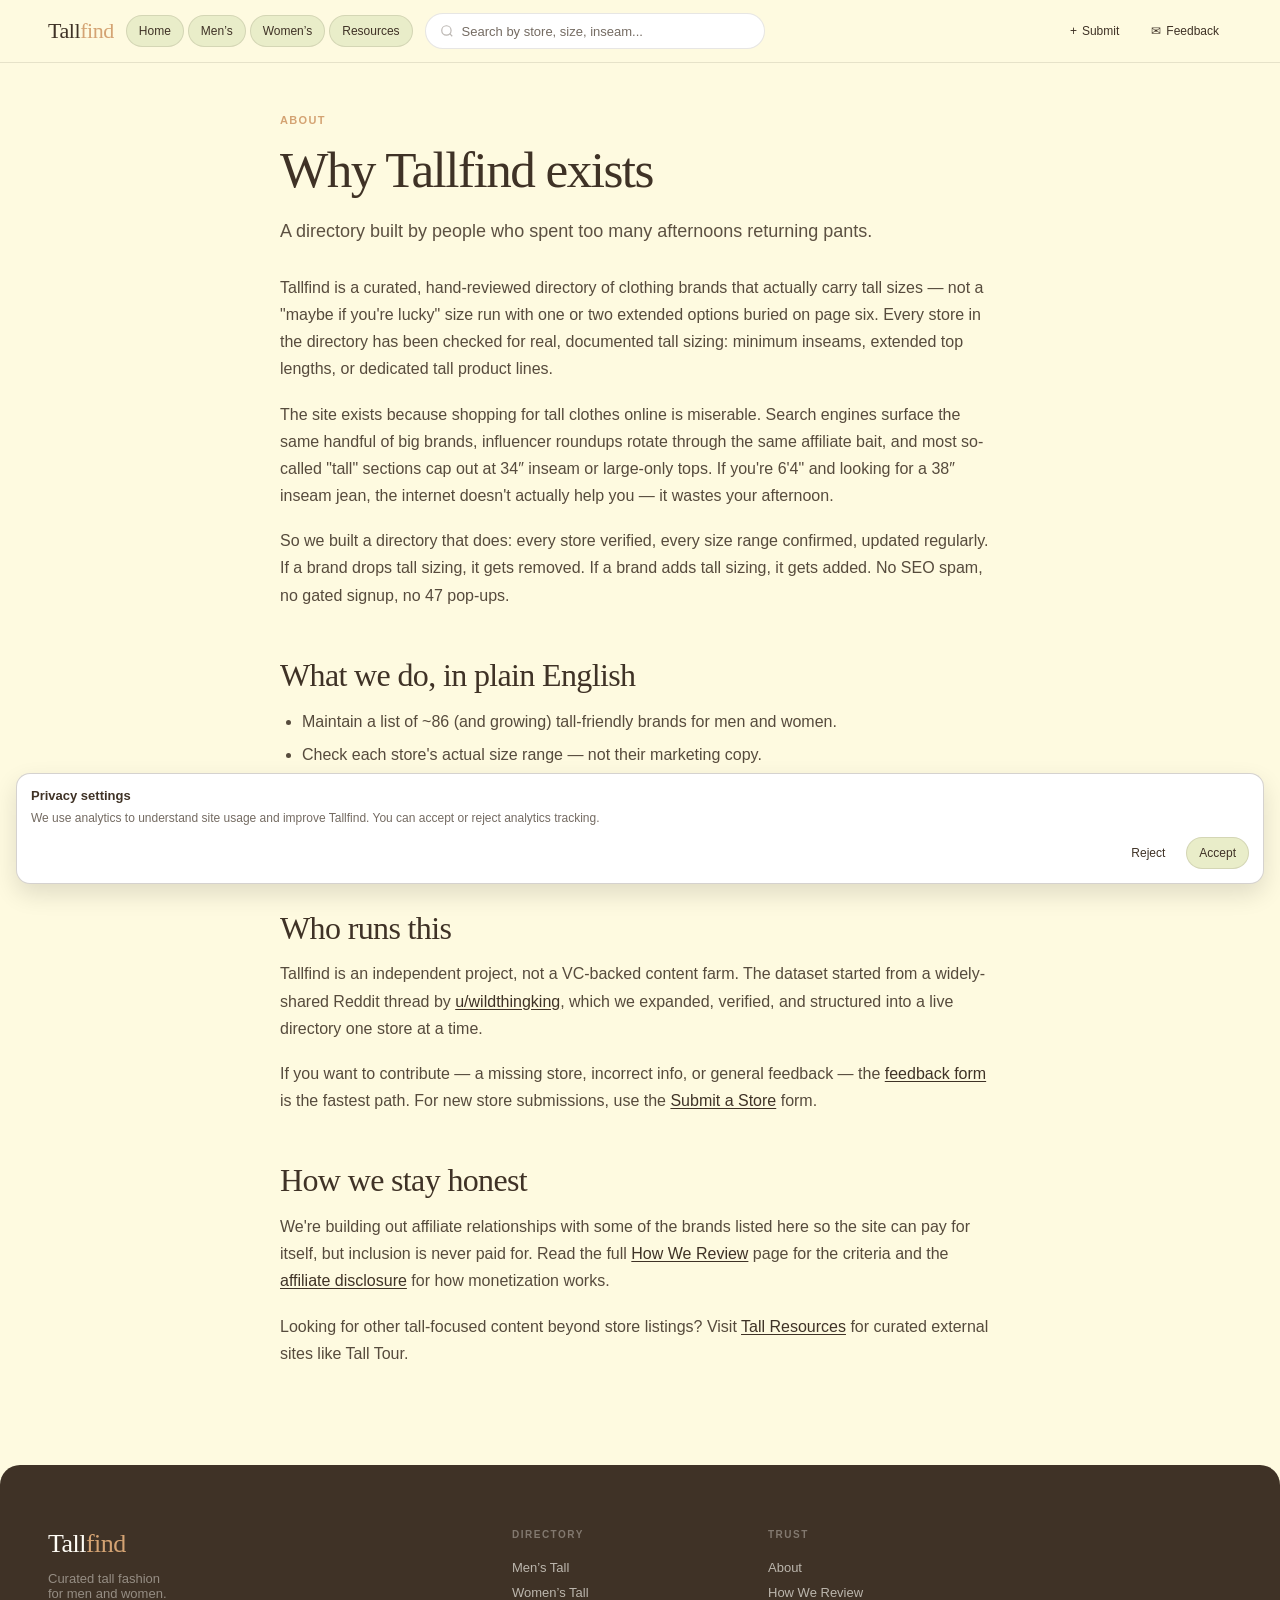
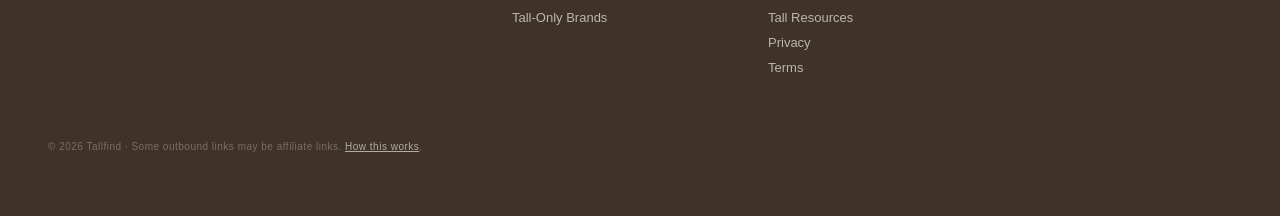
==== commit c56436b6: "Revert "Redesign TallFind as modern directory" This reverts commit 1f88a9aa34a01b6d983dda895726d6584" ====
--- a/about/index.html
+++ b/about/index.html
@@ -7,7 +7,7 @@
     <meta name="referrer" content="strict-origin-when-cross-origin">
     <meta http-equiv="Content-Security-Policy" content="default-src 'self'; script-src 'self' 'unsafe-inline' https://www.googletagmanager.com https://www.google-analytics.com; img-src 'self' data: https://www.google-analytics.com; style-src 'self' 'unsafe-inline' https://fonts.googleapis.com; font-src 'self' https://fonts.gstatic.com; connect-src 'self' https://*.google-analytics.com https://*.analytics.google.com https://formspree.io; form-action https://formspree.io; base-uri 'self'; object-src 'none';">
     <meta name="description" content="Why Tallfind exists: a hand-reviewed directory of clothing brands with real tall sizing, built by people tired of 33-inch inseams.">
-    <meta name="theme-color" content="#F7F8FA">
+    <meta name="theme-color" content="#fefae0">
     <link rel="canonical" href="https://tallfind.com/about/">
     <meta property="og:title" content="About Tallfind — curated tall clothing directory">
     <meta property="og:description" content="A hand-reviewed directory of clothing brands with real tall sizing.">
--- a/assets/styles.css
+++ b/assets/styles.css
@@ -1,699 +1,538 @@
 :root {
-    --background: #F7F8FA;
-    --surface: #FFFFFF;
-    --surface-alt: #EEF2F5;
-    --text-primary: #1F2937;
-    --text-secondary: #667085;
-    --text-muted: #98A2B3;
-    --border: #D0D5DD;
-    --border-hover: #98A2B3;
-    --primary: #2F6F6F;
-    --primary-hover: #275C5C;
-    --primary-light: #DCEEEE;
-    --secondary: #5B6C8F;
-    --secondary-light: #E7EBF5;
-    --accent: #C96A3D;
-    --accent-hover: #A9552F;
-    --success: #3E8E63;
-    --warning: #D4A72C;
-    --error: #C84B4B;
-
-    --bg: var(--background);
-    --text: var(--text-primary);
-    --muted: var(--text-secondary);
-    --border-strong: var(--border-hover);
-    --sage: var(--primary-light);
-    --beige: var(--surface-alt);
-    --papaya: #F8FAFC;
-    --bronze: var(--accent);
-    --serif: "Inter", system-ui, -apple-system, BlinkMacSystemFont, "Segoe UI", sans-serif;
-    --sans: "Inter", system-ui, -apple-system, BlinkMacSystemFont, "Segoe UI", sans-serif;
-    --pill: 999px;
-    --card-r: 12px;
-    --soft-shadow: 0 1px 2px rgba(16, 24, 40, 0.04);
-    --transition: background-color 0.18s ease, border-color 0.18s ease, color 0.18s ease, transform 0.18s ease, box-shadow 0.18s ease;
-}
-
-*, *::before, *::after { box-sizing: border-box; margin: 0; padding: 0; }
-
-.sr-only {
-    position: absolute;
-    width: 1px;
-    height: 1px;
-    padding: 0;
-    margin: -1px;
-    overflow: hidden;
-    clip: rect(0, 0, 0, 0);
-    border: 0;
-}
-
-body {
-    background: var(--background);
-    color: var(--text-primary);
-    font-family: var(--sans);
-    -webkit-font-smoothing: antialiased;
-    min-height: 100vh;
-    padding-top: 65px;
-}
-
-.wrap { max-width: 1220px; margin: 0 auto; padding: 0 40px; }
-
-/* Buttons */
-.pill {
-    display: inline-flex;
-    align-items: center;
-    justify-content: center;
-    gap: 6px;
-    height: 38px;
-    padding: 0 15px;
-    border-radius: var(--pill);
-    font-family: var(--sans);
-    font-size: 13px;
-    font-weight: 600;
-    line-height: 1;
-    border: 1px solid var(--border);
-    background: var(--surface);
-    color: var(--text-secondary);
-    cursor: pointer;
-    transition: var(--transition);
-    white-space: nowrap;
-    text-decoration: none;
-    user-select: none;
-}
-
-.pill:hover {
-    color: var(--text-primary);
-    border-color: var(--border-hover);
-    background: #F9FAFB;
-}
-
-.pill.on {
-    color: var(--primary-hover);
-    background: var(--primary-light);
-    border-color: rgba(47, 111, 111, 0.28);
-}
-
-.pill-sm { height: 34px; padding: 0 13px; font-size: 13px; }
-.pill-ghost { background: transparent; border-color: transparent; color: var(--text-secondary); }
-.pill-ghost:hover { background: var(--surface-alt); border-color: var(--border); color: var(--text-primary); }
-
-/* Header */
-header {
-    display: flex;
-    align-items: center;
-    gap: 14px;
-    height: 65px;
-    padding: 0 40px;
-    position: fixed;
-    top: 0;
-    left: 0;
-    right: 0;
-    z-index: 200;
-    background: rgba(247, 248, 250, 0.96);
-    border-bottom: 1px solid var(--border);
-    backdrop-filter: blur(10px);
-}
-
-.logo {
-    font-family: var(--sans);
-    font-weight: 800;
-    font-size: 20px;
-    color: var(--text-primary);
-    background: none;
-    border: none;
-    cursor: pointer;
-    padding: 0;
-    text-decoration: none;
-    flex-shrink: 0;
-}
-
-.logo em { color: var(--primary); font-style: normal; }
-.header-nav { display: flex; align-items: center; gap: 6px; flex-shrink: 0; }
-
-.search-wrap {
-    display: flex;
-    align-items: center;
-    gap: 10px;
-    height: 40px;
-    padding: 0 14px;
-    border-radius: var(--pill);
-    border: 1px solid var(--border);
-    background: var(--surface);
-    transition: var(--transition);
-    flex: 1;
-    max-width: 380px;
-    box-shadow: var(--soft-shadow);
-}
-
-.search-wrap:focus-within {
-    border-color: var(--primary);
-    box-shadow: 0 0 0 4px rgba(47, 111, 111, 0.12);
-}
-
-.search-wrap svg { opacity: 0.48; flex-shrink: 0; }
-.search-wrap input {
-    border: none;
-    outline: none;
-    background: transparent;
-    font-family: var(--sans);
-    font-size: 14px;
-    color: var(--text-primary);
-    width: 100%;
-    min-width: 0;
-}
-.search-wrap input::placeholder { color: var(--text-muted); }
-.header-actions { display: flex; align-items: center; gap: 8px; margin-left: auto; flex-shrink: 0; }
-
-/* Homepage */
-#homepageSection { overflow: hidden; }
-
-.hp-hero-section {
-    padding: 48px 40px 28px;
-    background: linear-gradient(180deg, #FFFFFF 0%, var(--background) 100%);
-}
-
-.hp-hero {
-    width: 100%;
-    max-width: 1120px;
-    margin: 0 auto;
-    min-height: 430px;
-    display: flex;
-    align-items: center;
-    justify-content: center;
-    border: 1px solid #E5E7EB;
-    border-radius: var(--card-r);
-    background:
-        radial-gradient(circle at top left, rgba(47, 111, 111, 0.10), transparent 34%),
-        linear-gradient(180deg, #FFFFFF 0%, #F8FAFC 100%);
-    box-shadow: var(--soft-shadow);
-}
-
-.hp-hero-pic,
-.hp-hero-img,
-.hp-hero-overlay,
-.hp-hero-meta { display: none; }
-
-.hp-hero-content {
-    width: min(820px, 100%);
-    padding: 56px 36px;
-    color: var(--text-primary);
-    text-align: center;
-}
-
-.hp-pill {
-    display: inline-flex;
-    align-items: center;
-    gap: 8px;
-    padding: 7px 14px;
-    border-radius: var(--pill);
-    font-size: 12px;
-    font-weight: 700;
-    text-transform: uppercase;
-    letter-spacing: 0;
-    background: var(--secondary-light);
-    border: 1px solid rgba(91, 108, 143, 0.20);
-    color: var(--secondary);
-    margin-bottom: 20px;
-}
-
-.hp-hero-content h1 {
-    font-family: var(--sans);
-    font-weight: 800;
-    font-size: 56px;
-    line-height: 1.02;
-    letter-spacing: 0;
-    max-width: 780px;
-    margin: 0 auto 18px;
-}
-
-.hp-hero-content p {
-    font-size: 18px;
-    max-width: 650px;
-    color: var(--text-secondary);
-    line-height: 1.65;
-    margin: 0 auto 30px;
-}
-
-.hp-search-form {
-    display: grid;
-    grid-template-columns: 1fr auto;
-    gap: 10px;
-    max-width: 720px;
-    margin: 0 auto;
-    padding: 8px;
-    border: 1px solid var(--border);
-    border-radius: 16px;
-    background: var(--surface);
-    box-shadow: 0 10px 24px rgba(16, 24, 40, 0.08);
-}
-
-.hp-search-form:focus-within {
-    border-color: var(--primary);
-    box-shadow: 0 0 0 4px rgba(47, 111, 111, 0.12), 0 10px 24px rgba(16, 24, 40, 0.08);
-}
-
-.hp-search-form input {
-    width: 100%;
-    min-width: 0;
-    height: 50px;
-    border: none;
-    outline: none;
-    border-radius: 12px;
-    padding: 0 16px;
-    font: 500 15px var(--sans);
-    color: var(--text-primary);
-    background: transparent;
-}
-
-.hp-search-form input::placeholder { color: var(--text-muted); }
-
-.hp-search-form button,
-.hp-cta,
-.form-submit {
-    display: inline-flex;
-    align-items: center;
-    justify-content: center;
-    gap: 8px;
-    height: 50px;
-    padding: 0 22px;
-    border-radius: 12px;
-    font-family: var(--sans);
-    font-size: 14px;
-    font-weight: 700;
-    background: var(--primary);
-    color: #FFFFFF;
-    border: none;
-    cursor: pointer;
-    transition: var(--transition);
-    text-decoration: none;
-    white-space: nowrap;
-}
-
-.hp-search-form button:hover,
-.hp-cta:hover,
-.form-submit:hover {
-    background: var(--primary-hover);
-    transform: translateY(-1px);
-}
-
-.hp-proof-row {
-    display: flex;
-    justify-content: center;
-    flex-wrap: wrap;
-    gap: 10px;
-    margin-top: 18px;
-    color: var(--text-secondary);
-    font-size: 13px;
-}
-
-.hp-proof-row span {
-    display: inline-flex;
-    align-items: center;
-    min-height: 30px;
-    padding: 0 12px;
-    border: 1px solid #E5E7EB;
-    border-radius: var(--pill);
-    background: rgba(255, 255, 255, 0.72);
-}
-
-.hp-proof-row strong { color: var(--text-primary); margin-right: 4px; }
-
-.hp-section-label {
-    max-width: 1220px;
-    margin: 0 auto;
-    padding: 36px 40px 16px;
-    font-size: 12px;
-    font-weight: 800;
-    text-transform: uppercase;
-    letter-spacing: 0;
-    color: var(--secondary);
-    display: flex;
-    align-items: center;
-    gap: 14px;
-}
-
-.hp-section-label::after { content: ""; flex: 1; height: 1px; background: #E5E7EB; }
-
-.hp-browse-grid {
-    max-width: 1220px;
-    margin: 0 auto;
-    padding: 0 40px 76px;
-    display: grid;
-    grid-template-columns: repeat(3, minmax(0, 1fr));
-    gap: 16px;
-}
-
-.hp-browse-card {
-    border-radius: var(--card-r);
-    cursor: pointer;
-    padding: 26px;
-    display: flex;
-    flex-direction: column;
-    justify-content: space-between;
-    min-height: 180px;
-    transition: var(--transition);
-    text-decoration: none;
-    color: var(--text-primary);
-    background: var(--surface);
-    border: 1px solid #E5E7EB;
-    box-shadow: var(--soft-shadow);
-}
-
-.hp-browse-card:hover {
-    transform: translateY(-2px);
-    border-color: var(--border-hover);
-    box-shadow: 0 8px 22px rgba(16, 24, 40, 0.08);
-}
-
-.hp-browse-card-all { background: linear-gradient(180deg, #FFFFFF 0%, var(--primary-light) 100%); }
-.hp-browse-card-men { background: linear-gradient(180deg, #FFFFFF 0%, var(--secondary-light) 100%); }
-.hp-browse-card-women { background: linear-gradient(180deg, #FFFFFF 0%, #F8FAFC 100%); }
-
-.hp-browse-card h2 {
-    font-family: var(--sans);
-    font-size: 24px;
-    line-height: 1.2;
-    font-weight: 800;
-    letter-spacing: 0;
-    margin-bottom: 8px;
-}
-
-.hp-browse-card p { font-size: 14px; color: var(--text-secondary); line-height: 1.55; margin-bottom: 22px; }
-.hp-browse-cta { display: inline-flex; align-items: center; gap: 8px; font-size: 13px; font-weight: 800; color: var(--primary); margin-top: auto; }
-.hp-browse-cta svg { width: 15px; height: 15px; transition: transform 0.18s; }
-.hp-browse-card:hover .hp-browse-cta svg { transform: translate(2px, -2px); }
-
-.hp-marquee { display: none; }
-
-/* Footer */
-.hp-footer {
-    background: #111827;
-    color: #F9FAFB;
-    padding: 48px 40px;
-    border-radius: 0;
-}
-
-.hp-footer-inner { max-width: 1220px; margin: 0 auto; }
-.hp-footer-grid { display: grid; grid-template-columns: 2fr repeat(3, 1fr); gap: 42px; }
-.hp-footer-col a { color: inherit; text-decoration: none; }
-.hp-footer-col a:hover { color: #FFFFFF; }
-.hp-footer-logo { font-family: var(--sans); font-size: 22px; font-weight: 800; letter-spacing: 0; }
-.hp-footer-logo em { color: #7CC4C4; font-style: normal; }
-.hp-footer-brand p { margin-top: 12px; font-size: 14px; line-height: 1.6; color: rgba(249, 250, 251, 0.62); }
-.hp-footer-col h5 { font-size: 12px; text-transform: uppercase; letter-spacing: 0; margin-bottom: 16px; color: rgba(249, 250, 251, 0.42); }
-.hp-footer-col ul { list-style: none; }
-.hp-footer-col li { margin-bottom: 10px; font-size: 14px; font-weight: 600; color: rgba(249, 250, 251, 0.72); cursor: pointer; transition: color 0.15s; }
-.hp-footer-col li:hover { color: #FFFFFF; }
-.hp-footer-bottom { display: flex; justify-content: space-between; gap: 20px; margin-top: 48px; font-size: 12px; color: rgba(249, 250, 251, 0.42); line-height: 1.5; }
-
-.text-link { background: none; border: none; font: inherit; color: var(--primary); text-decoration: underline; text-underline-offset: 3px; cursor: pointer; padding: 0; }
-.text-link:hover { color: var(--primary-hover); }
-
-/* Directory */
-.dir-hero { padding: 42px 0 28px; }
-.dir-title {
-    font-family: var(--sans);
-    font-weight: 800;
-    font-size: 42px;
-    line-height: 1.12;
-    letter-spacing: 0;
-    margin-bottom: 10px;
-}
-.dir-meta { font-size: 15px; color: var(--text-secondary); line-height: 1.65; max-width: 680px; }
-
-.toolbar { display: flex; justify-content: space-between; align-items: center; gap: 14px; margin-bottom: 16px; flex-wrap: wrap; }
-.filter-pills { display: flex; gap: 8px; flex-wrap: wrap; }
-.toolbar-right { display: flex; align-items: center; gap: 12px; flex-shrink: 0; }
-
-select.sort-select {
-    width: auto;
-    min-width: 152px;
-    max-width: 220px;
-    height: 36px;
-    padding: 0 12px;
-    font-size: 13px;
-    font-weight: 600;
-    border-radius: var(--pill);
-    border: 1px solid var(--border);
-    background: var(--surface);
-    color: var(--text-primary);
-}
-
-.store-count { font-size: 13px; color: var(--text-secondary); font-weight: 700; white-space: nowrap; }
-.clear-btn { font-size: 13px; color: var(--primary); background: none; border: none; font-family: var(--sans); cursor: pointer; text-decoration: underline; text-underline-offset: 3px; padding: 0; transition: color 0.15s; }
-.clear-btn:hover { color: var(--primary-hover); }
-
-.inseam-row { display: flex; align-items: center; gap: 8px; margin-bottom: 28px; flex-wrap: wrap; }
-.inseam-label { font-size: 13px; color: var(--text-secondary); font-weight: 700; }
-
-.grid { display: grid; grid-template-columns: repeat(auto-fill, minmax(300px, 1fr)); gap: 16px; padding-bottom: 80px; }
-
-.section-break { grid-column: 1 / -1; padding: 26px 0 4px; display: flex; align-items: center; gap: 16px; }
-.section-title { font-family: var(--sans); font-size: 16px; font-weight: 800; color: var(--secondary); letter-spacing: 0; white-space: nowrap; }
-.section-line { height: 1px; flex: 1; background: #E5E7EB; }
-
-.card-wrap { position: relative; }
-.link-card {
-    background: var(--surface);
-    border-radius: var(--card-r);
-    padding: 22px;
-    min-height: 190px;
-    display: flex;
-    flex-direction: column;
-    text-decoration: none;
-    color: inherit;
-    border: 1px solid #E5E7EB;
-    transition: var(--transition);
-    height: 100%;
-    box-shadow: var(--soft-shadow);
-}
-
-.link-card:hover { transform: translateY(-2px); background: #FFFFFF; border-color: var(--border-hover); box-shadow: 0 8px 22px rgba(16, 24, 40, 0.08); }
-.link-card.featured-sage,
-.link-card.featured-sand,
-.link-card.featured-clay { background: var(--surface); border-color: #E5E7EB; }
-.link-card.featured-sage:hover,
-.link-card.featured-sand:hover,
-.link-card.featured-clay:hover { background: #FFFFFF; border-color: var(--border-hover); }
-
-.link-category { font-size: 12px; font-weight: 800; text-transform: uppercase; letter-spacing: 0; color: var(--secondary); margin-bottom: 10px; }
-.link-title { font-family: var(--sans); font-size: 22px; font-weight: 800; line-height: 1.18; letter-spacing: 0; margin-bottom: 8px; padding-right: 34px; }
-.link-description { font-size: 14px; line-height: 1.55; color: var(--text-secondary); margin-bottom: 14px; }
-.link-action { display: inline-flex; align-items: center; gap: 8px; font-size: 13px; font-weight: 800; color: var(--accent); margin-top: auto; }
-.link-action svg { width: 15px; height: 15px; flex-shrink: 0; transition: transform 0.18s; }
-.link-card:hover .link-action svg { transform: translate(2px, -2px); }
-
-.stats-row { display: flex; flex-wrap: wrap; gap: 7px; margin-top: 14px; padding-top: 14px; border-top: 1px solid #E5E7EB; }
-.link-card.featured-sage .stats-row,
-.link-card.featured-sand .stats-row,
-.link-card.featured-clay .stats-row { border-top-color: #E5E7EB; }
-.stat { font-size: 12px; font-weight: 700; padding: 5px 10px; border-radius: var(--pill); color: var(--text-secondary); background: var(--surface-alt); border: 1px solid #E5E7EB; }
-.stat-highlight { color: var(--primary-hover); background: var(--primary-light); border-color: rgba(47, 111, 111, 0.20); }
-
-.fav-btn {
-    position: absolute;
-    top: 14px;
-    right: 14px;
-    z-index: 10;
-    width: 30px;
-    height: 30px;
-    border-radius: 50%;
-    background: var(--surface);
-    border: 1px solid var(--border);
-    display: flex;
-    align-items: center;
-    justify-content: center;
-    cursor: pointer;
-    font-size: 14px;
-    color: var(--text-muted);
-    transition: var(--transition);
-    line-height: 1;
-}
-.fav-btn:hover { transform: scale(1.05); border-color: var(--border-hover); color: var(--accent); }
-.fav-btn.active { color: var(--accent); border-color: rgba(201, 106, 61, 0.42); background: #FFF7F3; }
-
-.no-results { padding: 80px 0; text-align: center; color: var(--text-secondary); font-size: 15px; }
-
-/* Prose pages */
-.prose { max-width: 760px; margin: 0 auto; padding: 58px 0 86px; font-size: 16px; line-height: 1.75; color: var(--text-primary); }
-.prose .eyebrow { font-size: 12px; font-weight: 800; text-transform: uppercase; letter-spacing: 0; color: var(--secondary); margin-bottom: 12px; }
-.prose h1 { font-family: var(--sans); font-weight: 800; font-size: 42px; line-height: 1.14; letter-spacing: 0; margin-bottom: 20px; }
-.prose h2 { font-family: var(--sans); font-weight: 800; font-size: 26px; line-height: 1.22; letter-spacing: 0; margin: 46px 0 14px; }
-.prose h3 { font-size: 18px; font-weight: 800; margin: 28px 0 8px; }
-.prose p { margin-bottom: 18px; color: var(--text-secondary); }
-.prose ul, .prose ol { margin: 0 0 18px 22px; color: var(--text-secondary); }
-.prose li { margin-bottom: 8px; }
-.prose a { color: var(--primary); text-decoration: underline; text-underline-offset: 3px; }
-.prose a:hover { color: var(--primary-hover); }
-.prose .lede { font-size: 18px; line-height: 1.65; color: var(--text-secondary); margin-bottom: 28px; }
-.prose .meta { font-size: 13px; color: var(--text-muted); margin-top: -8px; margin-bottom: 32px; }
-.prose .callout { background: var(--surface); border-radius: var(--card-r); padding: 18px 22px; margin: 24px 0; border: 1px solid #E5E7EB; box-shadow: var(--soft-shadow); }
-.prose .callout p:last-child { margin-bottom: 0; }
-
-/* Focus */
-.pill:focus-visible, .fav-btn:focus-visible, .modal-close:focus-visible,
-.form-submit:focus-visible, .form-input:focus-visible, .form-select:focus-visible,
-.form-textarea:focus-visible, .browse-card:focus-visible, .pick-card:focus-visible,
-a.link-card:focus-visible, .logo:focus-visible, .featured-hz:focus-visible,
-.hp-search-form input:focus-visible, .hp-search-form button:focus-visible {
-    outline: 2px solid var(--primary);
-    outline-offset: 3px;
-}
-
-/* Modal and forms */
-.modal-overlay {
-    position: fixed;
-    inset: 0;
-    background: rgba(31, 41, 55, 0.44);
-    display: flex;
-    align-items: center;
-    justify-content: center;
-    z-index: 500;
-    opacity: 0;
-    pointer-events: none;
-    transition: opacity 0.2s;
-}
-.modal-overlay.open { opacity: 1; pointer-events: all; }
-.modal {
-    background: var(--surface);
-    width: 100%;
-    max-width: 540px;
-    max-height: 90vh;
-    overflow-y: auto;
-    margin: 20px;
-    padding: 34px;
-    border: 1px solid #E5E7EB;
-    border-radius: var(--card-r);
-    box-shadow: 0 20px 50px rgba(16, 24, 40, 0.18);
-    transform: translateY(10px);
-    transition: transform 0.2s;
-}
-.modal-overlay.open .modal { transform: translateY(0); }
-.modal-header { display: flex; justify-content: space-between; align-items: flex-start; margin-bottom: 8px; }
-.modal-title { font-family: var(--sans); font-size: 26px; font-weight: 800; letter-spacing: 0; }
-.modal-close {
-    background: var(--surface);
-    border: 1px solid var(--border);
-    width: 34px;
-    height: 34px;
-    border-radius: 50%;
-    cursor: pointer;
-    font-size: 18px;
-    color: var(--text-secondary);
-    display: flex;
-    align-items: center;
-    justify-content: center;
-    flex-shrink: 0;
-    transition: var(--transition);
-}
-.modal-close:hover { border-color: var(--border-hover); color: var(--text-primary); background: var(--surface-alt); }
-.modal-sub { font-size: 14px; color: var(--text-secondary); margin-bottom: 26px; line-height: 1.55; }
-.form-group { display: flex; flex-direction: column; gap: 7px; margin-bottom: 16px; }
-.form-label { font-size: 12px; font-weight: 800; text-transform: uppercase; letter-spacing: 0; color: var(--text-secondary); }
-.form-input, .form-select, .form-textarea {
-    width: 100%;
-    padding: 11px 14px;
-    border: 1px solid var(--border);
-    border-radius: 12px;
-    background: var(--surface);
-    font-family: var(--sans);
-    font-size: 14px;
-    color: var(--text-primary);
-    outline: none;
-    transition: var(--transition);
-    -webkit-appearance: none;
-}
-.form-textarea { resize: vertical; min-height: 92px; }
-.form-input:focus, .form-select:focus, .form-textarea:focus {
-    border-color: var(--primary);
-    box-shadow: 0 0 0 4px rgba(47, 111, 111, 0.12);
-}
-.form-input::placeholder, .form-textarea::placeholder { color: var(--text-muted); }
-.form-row { display: grid; grid-template-columns: 1fr 1fr; gap: 12px; }
-.form-check { display: flex; align-items: center; gap: 10px; margin-bottom: 16px; cursor: pointer; }
-.form-check input[type=checkbox] { width: 16px; height: 16px; accent-color: var(--primary); cursor: pointer; }
-.form-check span { font-size: 14px; color: var(--text-secondary); }
-.form-note { font-size: 12px; color: var(--text-muted); text-align: center; margin-top: 10px; line-height: 1.5; }
-.form-note a { color: var(--primary); }
-.form-success { text-align: center; padding: 24px 0; font-family: var(--sans); font-size: 22px; font-weight: 800; display: none; }
-.form-success p { font-family: var(--sans); font-size: 14px; color: var(--text-secondary); margin-top: 6px; font-weight: 500; }
-
-/* Consent banner */
-.consent-banner {
-    position: fixed;
-    left: 16px;
-    right: 16px;
-    bottom: 16px;
-    z-index: 1000;
-    background: var(--surface);
-    border: 1px solid var(--border);
-    border-radius: var(--card-r);
-    box-shadow: 0 12px 32px rgba(16, 24, 40, 0.14);
-    padding: 14px;
-    display: none;
-}
-.consent-banner.open { display: block; }
-.consent-title { font-size: 14px; font-weight: 800; margin-bottom: 6px; }
-.consent-text { font-size: 13px; color: var(--text-secondary); line-height: 1.5; margin-bottom: 10px; }
-.consent-actions { display: flex; gap: 8px; justify-content: flex-end; flex-wrap: wrap; }
-
-/* Responsive */
-@media (max-width: 1020px) {
-    .wrap { padding: 0 24px; }
-    header { flex-wrap: wrap; height: auto; padding: 10px 24px; gap: 8px; }
-    .logo { order: 1; }
-    .search-wrap { order: 2; flex: 1; max-width: none; height: 38px; }
-    .header-actions { order: 3; margin-left: 0; }
-    .header-nav { order: 4; width: 100%; justify-content: center; gap: 6px; flex-wrap: wrap; }
-    body { padding-top: 112px; }
-    .btn-label { display: none; }
-    .hp-hero-section { padding: 28px 24px 20px; }
-    .hp-browse-grid { padding: 0 24px 60px; grid-template-columns: 1fr; }
-    .hp-section-label { padding: 32px 24px 16px; }
-    .hp-footer-grid { grid-template-columns: 1fr 1fr; gap: 32px; }
-    .modal { padding: 28px; margin: 12px; }
-    .form-row { grid-template-columns: 1fr; }
-}
-
-@media (max-width: 640px) {
-    body { padding-top: 150px; }
-    header { padding: 10px 16px; }
-    .wrap { padding: 0 16px; }
-    .pill-sm { height: 32px; padding: 0 11px; font-size: 12px; }
-    .search-wrap { flex-basis: 100%; }
-    .header-actions { margin-left: auto; }
-    .hp-hero-section { padding: 22px 16px 16px; }
-    .hp-hero { min-height: 0; }
-    .hp-hero-content { padding: 38px 18px; }
-    .hp-hero-content h1 { font-size: 36px; }
-    .hp-hero-content p { font-size: 16px; }
-    .hp-search-form { grid-template-columns: 1fr; border-radius: 14px; }
-    .hp-search-form button { width: 100%; }
-    .hp-browse-grid { padding: 0 16px 48px; }
-    .hp-section-label { padding: 28px 16px 14px; }
-    .hp-footer { padding: 38px 24px; }
-    .hp-footer-grid { grid-template-columns: 1fr; gap: 28px; }
-    .hp-footer-bottom { flex-direction: column; margin-top: 36px; }
-    .dir-title { font-size: 32px; }
-    .toolbar { flex-direction: column; align-items: flex-start; gap: 10px; }
-    .toolbar-right { width: 100%; justify-content: space-between; flex-wrap: wrap; }
-    .grid { grid-template-columns: 1fr; }
-    .prose { padding: 34px 0 64px; font-size: 15px; }
-    .prose h1 { font-size: 34px; }
-    .prose h2 { font-size: 24px; }
-}
-
-@media (max-width: 430px) {
-    body { padding-top: 184px; }
-    header { padding: 8px 12px; }
-    .logo { font-size: 19px; }
-    .search-wrap { height: 36px; padding: 0 10px; }
-    .search-wrap input { font-size: 13px; }
-    .header-nav { justify-content: flex-start; overflow-x: auto; padding-bottom: 2px; }
-    .hp-hero-content h1 { font-size: 31px; }
-    .hp-proof-row { justify-content: flex-start; }
-    .hp-browse-card { padding: 22px; min-height: 160px; }
-    .dir-title { font-size: 29px; }
-    .inseam-row { flex-wrap: wrap; }
-    .consent-banner { left: 10px; right: 10px; bottom: 10px; padding: 12px; }
-}
+            --bg: #fefae0;
+            --surface: #ffffff;
+            --text: #3f3226;
+            --muted: rgba(63,50,38,0.72);
+            --border: rgba(63,50,38,0.12);
+            --border-strong: rgba(63,50,38,0.22);
+            --sage: #ccd5ae;
+            --beige: #e9edc9;
+            --papaya: #faedcd;
+            --bronze: #d4a373;
+            --serif: 'DM Serif Display', serif;
+            --sans: 'Inter', sans-serif;
+            --pill: 999px;
+            --card-r: 20px;
+            --transition: transform 0.25s cubic-bezier(0.2,0.8,0.2,1),
+                          background-color 0.25s cubic-bezier(0.2,0.8,0.2,1),
+                          border-color 0.25s cubic-bezier(0.2,0.8,0.2,1),
+                          color 0.25s cubic-bezier(0.2,0.8,0.2,1);
+        }
+        *, *::before, *::after { box-sizing: border-box; margin: 0; padding: 0; }
+        .sr-only { position: absolute; width: 1px; height: 1px; padding: 0; margin: -1px; overflow: hidden; clip: rect(0,0,0,0); border: 0; }
+        body {
+            background: var(--bg); color: var(--text);
+            font-family: var(--sans); -webkit-font-smoothing: antialiased;
+            min-height: 100vh; padding-top: 63px;
+        }
+        .wrap { max-width: 1280px; margin: 0 auto; padding: 0 48px; }
+
+        /* ── PILLS ─────────────────────────────── */
+        .pill {
+            display: inline-flex; align-items: center; justify-content: center; gap: 5px;
+            height: 36px; padding: 0 14px; border-radius: var(--pill);
+            font-family: var(--sans); font-size: 12px; font-weight: 500;
+            border: 1px solid var(--border); background: var(--beige); color: var(--text);
+            cursor: pointer; transition: var(--transition); white-space: nowrap;
+            text-decoration: none; user-select: none;
+        }
+        .pill:hover { border-color: var(--border-strong); background: var(--papaya); }
+        .pill.on   { background: var(--sage); border-color: var(--border-strong); }
+        .pill-sm   { height: 32px; padding: 0 12px; font-size: 12px; }
+        .pill-ghost { background: transparent; border-color: transparent; }
+        .pill-ghost:hover { background: var(--papaya); border-color: var(--border); }
+
+        /* ── HEADER ────────────────────────────── */
+        header {
+            display: flex; align-items: center;
+            padding: 0 48px; gap: 12px; height: 63px;
+            position: fixed; top: 0; left: 0; right: 0; z-index: 200;
+            background: var(--bg); border-bottom: 1px solid var(--border);
+        }
+        .logo {
+            font-family: var(--serif); font-weight: 400; font-size: 22px;
+            letter-spacing: -0.02em; color: var(--text); background: none;
+            border: none; cursor: pointer; padding: 0; text-decoration: none;
+            flex-shrink: 0;
+        }
+        .logo em { color: var(--bronze); font-style: normal; }
+        .header-nav { display: flex; gap: 4px; flex-shrink: 0; }
+        .search-wrap {
+            display: flex; align-items: center; gap: 8px;
+            height: 36px; padding: 0 14px; border-radius: var(--pill);
+            border: 1px solid var(--border); background: var(--surface);
+            transition: var(--transition); flex: 1; max-width: 340px;
+        }
+        .search-wrap:focus-within { border-color: var(--bronze); background: #fffdf6; }
+        .search-wrap svg { opacity: 0.35; flex-shrink: 0; }
+        .search-wrap input {
+            border: none; outline: none; background: transparent;
+            font-family: var(--sans); font-size: 13px; color: var(--text);
+            width: 100%; min-width: 0;
+        }
+        .search-wrap input::placeholder { color: var(--muted); }
+        .header-actions { display: flex; align-items: center; gap: 6px; margin-left: auto; flex-shrink: 0; }
+
+        /* ── HOMEPAGE ──────────────────────────── */
+        #homepageSection { overflow: hidden; }
+
+        .hp-hero-section {
+            padding: 0 clamp(16px, 4vw, 48px);
+            margin-bottom: 72px;
+        }
+        .hp-hero {
+            position: relative; width: 100%; height: 82vh; min-height: 520px;
+            border-radius: var(--card-r); overflow: hidden; background: #d9d0c4;
+        }
+        .hp-hero-pic { display: contents; }
+        .hp-hero-img {
+            width: 100%; height: 100%; object-fit: cover;
+            object-position: center 30%;
+            filter: brightness(0.96) saturate(0.95);
+        }
+        .hp-hero-overlay {
+            position: absolute; inset: 0; pointer-events: none;
+            background: linear-gradient(to bottom, rgba(63,50,38,0.08) 0%, rgba(63,50,38,0.22) 40%, rgba(63,50,38,0.72) 100%);
+        }
+        .hp-hero-content {
+            position: absolute; inset: 0;
+            display: flex; flex-direction: column; justify-content: flex-end;
+            padding: clamp(28px, 6vw, 72px); color: #fffdf6;
+        }
+        .hp-hero-content h1 {
+            font-family: var(--serif); font-weight: 400;
+            font-size: clamp(2.6rem, 7vw, 5.2rem);
+            line-height: 0.95; letter-spacing: -0.03em;
+            max-width: 700px; margin-bottom: 20px;
+        }
+        .hp-hero-content p {
+            font-size: clamp(14px, 1.6vw, 17px); max-width: 520px;
+            opacity: 0.88; line-height: 1.65; margin-bottom: 32px;
+        }
+        .hp-pill {
+            display: inline-flex; align-items: center; gap: 8px;
+            padding: 6px 16px; border-radius: var(--pill);
+            font-size: 10px; font-weight: 600; letter-spacing: 0.1em; text-transform: uppercase;
+            background: rgba(255,253,246,0.14); border: 1px solid rgba(255,253,246,0.22);
+            backdrop-filter: blur(6px); color: rgba(255,253,246,0.88);
+            width: fit-content; margin-bottom: 20px;
+        }
+        .hp-cta {
+            display: inline-flex; align-items: center; gap: 8px;
+            padding: 14px 28px; border-radius: var(--pill);
+            font-family: var(--sans); font-size: 13px; font-weight: 600;
+            background: #fffdf6; color: var(--text); border: none;
+            cursor: pointer; transition: transform 0.2s, opacity 0.2s;
+            width: fit-content; text-decoration: none;
+        }
+        .hp-cta:hover { transform: translateY(-2px); opacity: 0.95; }
+        .hp-hero-meta {
+            position: absolute; bottom: 28px; right: 32px;
+            display: flex; gap: 24px;
+            font-size: 10px; text-transform: uppercase; letter-spacing: 0.15em;
+            font-weight: 600; color: rgba(255,253,246,0.55);
+        }
+
+        /* Section labels */
+        .hp-section-label {
+            max-width: 1280px; margin: 0 auto; padding: 0 48px 20px;
+            font-size: 11px; font-weight: 600; text-transform: uppercase;
+            letter-spacing: 0.12em; color: var(--bronze);
+            display: flex; align-items: center; gap: 14px;
+        }
+        .hp-section-label::after {
+            content: ''; flex: 1; height: 1px; background: var(--border);
+        }
+
+        /* Browse cards */
+        .hp-browse-grid {
+            max-width: 1280px; margin: 0 auto; padding: 0 48px 80px;
+            display: grid; grid-template-columns: 1fr 1fr; gap: 16px;
+        }
+        .hp-browse-card {
+            border-radius: var(--card-r); cursor: pointer;
+            padding: 36px 32px; display: flex; flex-direction: column;
+            justify-content: space-between; min-height: 200px;
+            transition: var(--transition); text-decoration: none; color: var(--text);
+        }
+        .hp-browse-card:hover { transform: translateY(-3px); }
+        .hp-browse-card-sage { background: var(--sage); }
+        .hp-browse-card-sand { background: var(--beige); }
+        .hp-browse-card-sage:hover { background: #c2ca9f; }
+        .hp-browse-card-sand:hover { background: #e3e8bf; }
+        .hp-browse-card h2 {
+            font-family: var(--serif); font-size: clamp(1.6rem, 3vw, 2.2rem);
+            font-weight: 400; letter-spacing: -0.02em; margin-bottom: 8px;
+        }
+        .hp-browse-card p {
+            font-size: 13px; color: var(--muted); line-height: 1.6; margin-bottom: 20px;
+        }
+        .hp-browse-cta {
+            display: inline-flex; align-items: center; gap: 8px;
+            font-size: 12px; font-weight: 600; margin-top: auto;
+        }
+        .hp-browse-cta svg { width: 14px; height: 14px; transition: transform 0.18s; }
+        .hp-browse-card:hover .hp-browse-cta svg { transform: translate(2px, -2px); }
+
+
+
+        /* Brand marquee */
+        .hp-marquee { overflow: hidden; padding: 32px 0 72px; }
+        .hp-marquee-track {
+            display: flex; white-space: nowrap; gap: 64px;
+            width: max-content;
+            animation: hp-scroll 60s linear infinite;
+            will-change: transform;
+        }
+        .hp-brand {
+            font-family: var(--serif); font-size: 44px; font-weight: 400;
+            color: var(--border-strong); letter-spacing: -0.02em;
+            transition: color 0.3s; flex-shrink: 0;
+        }
+        .hp-brand:hover { color: var(--bronze); }
+        @keyframes hp-scroll {
+            0% { transform: translateX(0); }
+            100% { transform: translateX(-50%); }
+        }
+
+        /* Footer */
+        .hp-footer {
+            background: var(--text); color: #fffdf6;
+            padding: clamp(40px, 5vw, 64px) clamp(24px, 4vw, 48px);
+            border-radius: var(--card-r) var(--card-r) 0 0;
+        }
+        .hp-footer-inner { max-width: 1280px; margin: 0 auto; }
+        .hp-footer-grid {
+            display: grid; grid-template-columns: 2fr repeat(3, 1fr);
+            gap: 48px;
+        }
+        .hp-footer-col a { color: inherit; text-decoration: none; }
+        .hp-footer-col a:hover { color: #fffdf6; }
+        .hp-footer-logo {
+            font-family: var(--serif); font-size: 26px; font-weight: 400;
+            letter-spacing: -0.02em;
+        }
+        .hp-footer-logo em { color: var(--bronze); font-style: normal; }
+        .hp-footer-brand p {
+            margin-top: 12px; font-size: 13px; color: rgba(255,253,246,0.45);
+        }
+        .hp-footer-col h5 {
+            font-size: 10px; text-transform: uppercase; letter-spacing: 0.15em;
+            margin-bottom: 20px; color: rgba(255,253,246,0.35);
+        }
+        .hp-footer-col ul { list-style: none; }
+        .hp-footer-col li {
+            margin-bottom: 10px; font-size: 13px; font-weight: 500;
+            color: rgba(255,253,246,0.65); cursor: pointer; transition: color 0.15s;
+        }
+        .hp-footer-col li:hover { color: #fffdf6; }
+        .hp-footer-bottom {
+            display: flex; justify-content: space-between; margin-top: 56px;
+            font-size: 10px; color: rgba(255,253,246,0.3); letter-spacing: 0.05em;
+        }
+        .text-link {
+            background: none; border: none; font: inherit; color: var(--text);
+            text-decoration: underline; text-underline-offset: 2px;
+            cursor: pointer; padding: 0;
+        }
+        .text-link:hover { color: var(--bronze); }
+
+        /* ── DIRECTORY HERO ────────────────────── */
+        .dir-hero { padding: 40px 0 32px; }
+        .dir-title {
+            font-family: var(--serif); font-weight: 400;
+            font-size: clamp(2rem, 4vw, 3rem);
+            line-height: 1.08; letter-spacing: -0.03em; margin-bottom: 10px;
+        }
+        .dir-meta { font-size: 14px; color: var(--muted); line-height: 1.6; max-width: 600px; }
+
+        /* ── TOOLBAR ───────────────────────────── */
+        .toolbar {
+            display: flex; justify-content: space-between; align-items: center;
+            gap: 14px; margin-bottom: 14px; flex-wrap: wrap;
+        }
+        .filter-pills { display: flex; gap: 6px; flex-wrap: wrap; }
+        .toolbar-right { display: flex; align-items: center; gap: 12px; flex-shrink: 0; }
+        select.sort-select {
+            width: auto;
+            min-width: 140px;
+            max-width: 200px;
+            height: 32px;
+            padding: 4px 10px;
+            font-size: 12px;
+            border-radius: var(--pill);
+        }
+        .store-count { font-size: 12px; color: var(--muted); font-weight: 500; white-space: nowrap; }
+        .clear-btn {
+            font-size: 12px; color: var(--muted); background: none; border: none;
+            font-family: var(--sans); cursor: pointer; text-decoration: underline;
+            text-underline-offset: 2px; padding: 0; transition: color 0.15s;
+        }
+        .clear-btn:hover { color: var(--text); }
+        .inseam-row {
+            display: flex; align-items: center; gap: 8px;
+            margin-bottom: 28px; flex-wrap: wrap;
+        }
+        .inseam-label { font-size: 12px; color: var(--muted); font-weight: 500; letter-spacing: 0.02em; }
+
+        /* ── GRID ──────────────────────────────── */
+        .grid {
+            display: grid;
+            grid-template-columns: repeat(auto-fill, minmax(300px, 1fr));
+            gap: 16px; padding-bottom: 80px;
+        }
+
+        /* ── SECTION BREAKS ───────────────────── */
+        .section-break {
+            grid-column: 1 / -1; padding: 24px 0 4px;
+            display: flex; align-items: center; gap: 16px;
+        }
+        .section-title {
+            font-family: var(--serif); font-size: 22px;
+            color: var(--bronze); letter-spacing: -0.02em; white-space: nowrap;
+        }
+        .section-line { height: 1px; flex: 1; background: var(--border); }
+
+        /* ── LINK CARD ────────────────────────── */
+        .card-wrap { position: relative; }
+        .link-card {
+            background: var(--surface); border-radius: var(--card-r);
+            padding: 24px; min-height: 180px;
+            display: flex; flex-direction: column;
+            text-decoration: none; color: inherit;
+            border: 1px solid var(--border);
+            transition: var(--transition); height: 100%;
+        }
+        .link-card:hover {
+            transform: translateY(-3px);
+            background: var(--papaya); border-color: var(--border-strong);
+        }
+        .link-card.featured-sage  { background: var(--sage); border-color: transparent; }
+        .link-card.featured-sand  { background: var(--beige); border-color: transparent; }
+        .link-card.featured-clay  { background: var(--papaya); border-color: transparent; }
+        .link-card.featured-sage:hover { background: #c2ca9f; }
+        .link-card.featured-sand:hover { background: #e3e8bf; }
+        .link-card.featured-clay:hover { background: #f3e0b9; }
+        .link-category {
+            font-size: 10px; font-weight: 600; text-transform: uppercase;
+            letter-spacing: 0.1em; color: var(--muted); margin-bottom: 10px;
+        }
+        .link-title {
+            font-family: var(--serif); font-size: 24px;
+            line-height: 1.08; letter-spacing: -0.02em; margin-bottom: 8px;
+        }
+        .link-description {
+            font-size: 13px; line-height: 1.6; color: var(--muted); margin-bottom: 14px;
+        }
+        .link-action {
+            display: inline-flex; align-items: center; gap: 8px;
+            font-size: 12px; font-weight: 600; margin-top: auto;
+        }
+        .link-action svg { width: 14px; height: 14px; flex-shrink: 0; transition: transform 0.18s; }
+        .link-card:hover .link-action svg { transform: translate(2px, -2px); }
+        .stats-row {
+            display: flex; flex-wrap: wrap; gap: 6px;
+            margin-top: 12px; padding-top: 12px;
+            border-top: 1px solid var(--border);
+        }
+        .link-card.featured-sage .stats-row,
+        .link-card.featured-sand .stats-row,
+        .link-card.featured-clay .stats-row { border-top-color: rgba(63,50,38,0.14); }
+        .stat {
+            font-size: 11px; font-weight: 500;
+            padding: 4px 10px; border-radius: var(--pill);
+            background: rgba(255,255,255,0.55); border: 1px solid rgba(63,50,38,0.1);
+        }
+        .link-card.featured-sage .stat,
+        .link-card.featured-sand .stat,
+        .link-card.featured-clay .stat { background: rgba(255,255,255,0.42); }
+        .stat-highlight { background: rgba(212,163,115,0.15); border-color: rgba(212,163,115,0.2); }
+
+        /* ── FAVORITES ────────────────────────── */
+        .fav-btn {
+            position: absolute; top: 14px; right: 14px; z-index: 10;
+            width: 28px; height: 28px; border-radius: 50%;
+            background: rgba(255,255,255,0.75); border: 1px solid var(--border);
+            display: flex; align-items: center; justify-content: center;
+            cursor: pointer; font-size: 13px; color: var(--muted);
+            transition: var(--transition); line-height: 1;
+        }
+        .fav-btn:hover { transform: scale(1.1); background: var(--surface); border-color: var(--border-strong); }
+        .fav-btn.active { color: #c0392b; border-color: #c0392b; background: var(--surface); }
+
+        .no-results { padding: 80px 0; text-align: center; color: var(--muted); font-size: 15px; }
+
+        /* ── PROSE (trust + landing pages) ─────── */
+        .prose { max-width: 720px; margin: 0 auto; padding: 48px 0 80px; font-size: 16px; line-height: 1.7; color: var(--text); }
+        .prose .eyebrow { font-size: 11px; font-weight: 600; text-transform: uppercase; letter-spacing: 0.12em; color: var(--bronze); margin-bottom: 12px; }
+        .prose h1 { font-family: var(--serif); font-weight: 400; font-size: clamp(2.2rem, 4.5vw, 3.2rem); line-height: 1.08; letter-spacing: -0.03em; margin-bottom: 20px; }
+        .prose h2 { font-family: var(--serif); font-weight: 400; font-size: clamp(1.6rem, 3vw, 2rem); line-height: 1.15; letter-spacing: -0.02em; margin: 48px 0 14px; }
+        .prose h3 { font-size: 1.05rem; font-weight: 600; margin: 28px 0 8px; }
+        .prose p { margin-bottom: 18px; color: rgba(63,50,38,0.88); }
+        .prose ul, .prose ol { margin: 0 0 18px 22px; color: rgba(63,50,38,0.88); }
+        .prose li { margin-bottom: 6px; }
+        .prose a { color: var(--text); text-decoration: underline; text-underline-offset: 2px; }
+        .prose a:hover { color: var(--bronze); }
+        .prose .lede { font-size: 18px; line-height: 1.6; color: rgba(63,50,38,0.85); margin-bottom: 28px; }
+        .prose .meta { font-size: 12px; color: var(--muted); margin-top: -8px; margin-bottom: 32px; }
+        .prose .callout { background: var(--papaya); border-radius: 14px; padding: 18px 22px; margin: 24px 0; border: 1px solid var(--border); }
+        .prose .callout p:last-child { margin-bottom: 0; }
+        @media (max-width: 640px) {
+            .prose { padding: 28px 0 60px; font-size: 15px; }
+        }
+
+        /* ── FOCUS ────────────────────────────── */
+        .pill:focus-visible, .fav-btn:focus-visible, .modal-close:focus-visible,
+        .form-submit:focus-visible, .form-input:focus-visible, .form-select:focus-visible,
+        .form-textarea:focus-visible, .browse-card:focus-visible, .pick-card:focus-visible,
+        a.link-card:focus-visible, .logo:focus-visible, .featured-hz:focus-visible {
+            outline: 2px solid var(--bronze); outline-offset: 2px;
+        }
+
+        /* ── MODAL ─────────────────────────────── */
+        .modal-overlay {
+            position: fixed; inset: 0; background: rgba(63,50,38,0.4);
+            display: flex; align-items: center; justify-content: center;
+            z-index: 500; opacity: 0; pointer-events: none;
+            transition: opacity 0.2s;
+        }
+        .modal-overlay.open { opacity: 1; pointer-events: all; }
+        .modal {
+            background: var(--bg); width: 100%; max-width: 520px;
+            max-height: 90vh; overflow-y: auto;
+            margin: 20px; padding: 40px;
+            border: 1px solid var(--border); border-radius: var(--card-r);
+            transform: translateY(12px); transition: transform 0.2s;
+        }
+        .modal-overlay.open .modal { transform: translateY(0); }
+        .modal-header { display: flex; justify-content: space-between; align-items: flex-start; margin-bottom: 6px; }
+        .modal-title { font-family: var(--serif); font-size: 28px; font-weight: 400; letter-spacing: -0.02em; }
+        .modal-close {
+            background: none; border: 1px solid var(--border); width: 32px; height: 32px;
+            border-radius: 50%; cursor: pointer; font-size: 18px; color: var(--muted);
+            display: flex; align-items: center; justify-content: center; flex-shrink: 0;
+            transition: border-color 0.15s, color 0.15s;
+        }
+        .modal-close:hover { border-color: var(--text); color: var(--text); }
+        .modal-sub { font-size: 13px; color: var(--muted); margin-bottom: 28px; line-height: 1.5; }
+        .form-group { display: flex; flex-direction: column; gap: 6px; margin-bottom: 16px; }
+        .form-label { font-size: 11px; font-weight: 600; text-transform: uppercase; letter-spacing: 0.8px; color: var(--muted); }
+        .form-input, .form-select, .form-textarea {
+            width: 100%; padding: 10px 14px; border: 1px solid var(--border);
+            border-radius: var(--pill); background: var(--surface);
+            font-family: var(--sans); font-size: 13px; color: var(--text); outline: none;
+            transition: border-color 0.18s; -webkit-appearance: none;
+        }
+        .form-textarea { border-radius: 14px; resize: vertical; min-height: 80px; }
+        .form-input:focus, .form-select:focus, .form-textarea:focus { border-color: var(--text); }
+        .form-input::placeholder, .form-textarea::placeholder { color: var(--muted); }
+        .form-row { display: grid; grid-template-columns: 1fr 1fr; gap: 12px; }
+        .form-check { display: flex; align-items: center; gap: 10px; margin-bottom: 16px; cursor: pointer; }
+        .form-check input[type=checkbox] { width: 16px; height: 16px; accent-color: var(--bronze); cursor: pointer; }
+        .form-check span { font-size: 13px; }
+        .form-submit {
+            width: 100%; height: 44px; border-radius: var(--pill);
+            background: var(--sage); color: var(--text); border: none;
+            font-family: var(--sans); font-size: 14px; font-weight: 500;
+            cursor: pointer; transition: opacity 0.15s; margin-top: 8px;
+        }
+        .form-submit:hover { opacity: 0.85; }
+        .form-note { font-size: 11px; color: var(--muted); text-align: center; margin-top: 10px; line-height: 1.5; }
+        .form-note a { color: var(--text); }
+        .form-success {
+            text-align: center; padding: 24px 0;
+            font-family: var(--serif); font-size: 22px; font-weight: 500; display: none;
+        }
+        .form-success p { font-family: var(--sans); font-size: 13px; color: var(--muted); margin-top: 6px; font-weight: 400; }
+
+        /* ── CONSENT BANNER ───────────────────── */
+        .consent-banner {
+            position: fixed;
+            left: 16px;
+            right: 16px;
+            bottom: 16px;
+            z-index: 1000;
+            background: var(--surface);
+            border: 1px solid var(--border-strong);
+            border-radius: 14px;
+            box-shadow: 0 10px 24px rgba(0, 0, 0, 0.12);
+            padding: 14px;
+            display: none;
+        }
+        .consent-banner.open { display: block; }
+        .consent-title {
+            font-size: 13px;
+            font-weight: 600;
+            margin-bottom: 6px;
+        }
+        .consent-text {
+            font-size: 12px;
+            color: var(--muted);
+            line-height: 1.5;
+            margin-bottom: 10px;
+        }
+        .consent-actions {
+            display: flex;
+            gap: 8px;
+            justify-content: flex-end;
+            flex-wrap: wrap;
+        }
+
+        /* ── RESPONSIVE ────────────────────────── */
+        @media (max-width: 900px) {
+            .wrap { padding: 0 24px; }
+            header {
+                flex-wrap: wrap; height: auto;
+                padding: 10px 24px; gap: 8px;
+            }
+            .logo { order: 1; }
+            .search-wrap { order: 2; flex: 1; max-width: none; height: 34px; }
+            .header-actions { order: 3; margin-left: 0; }
+            .header-nav { order: 4; width: 100%; justify-content: center; gap: 4px; }
+            body { padding-top: 100px; }
+            .btn-label { display: none; }
+            .hp-browse-grid { padding: 0 24px 60px; }
+            .hp-section-label { padding: 0 24px 20px; }
+            .hp-footer-grid { grid-template-columns: 1fr 1fr; gap: 32px; }
+            .modal { padding: 28px; margin: 12px; }
+            .form-row { grid-template-columns: 1fr; }
+        }
+
+        @media (max-width: 640px) {
+            header { padding: 10px 16px; }
+            .wrap { padding: 0 16px; }
+
+            .hp-hero-section { padding: 0 16px; margin-bottom: 48px; }
+            .hp-hero { height: 70vh; min-height: 420px; }
+            .hp-marquee-track { animation-duration: 45s; }
+            .hp-browse-grid { grid-template-columns: 1fr; padding: 0 16px 48px; }
+            .hp-section-label { padding: 0 16px 16px; }
+            .hp-marquee { padding: 20px 0 48px; }
+            .hp-footer-grid { grid-template-columns: 1fr; gap: 28px; }
+
+            .dir-title { font-size: 2rem; }
+            .toolbar { flex-direction: column; align-items: flex-start; gap: 10px; }
+            .toolbar-right { width: 100%; justify-content: space-between; }
+            .grid { grid-template-columns: 1fr; }
+        }
+
+        @media (max-width: 480px) {
+            header { padding: 8px 12px; }
+            .logo { font-size: 19px; }
+            .search-wrap { height: 32px; padding: 0 10px; }
+            .search-wrap input { font-size: 12px; }
+            .hp-hero { height: 60vh; min-height: 360px; }
+            .hp-hero-content h1 { font-size: 2rem; }
+            .hp-hero-meta { display: none; }
+            .hp-marquee-track { animation-duration: 35s; }
+            .hp-browse-card { padding: 28px 24px; min-height: 160px; }
+            .hp-brand { font-size: 32px; }
+            .dir-title { font-size: 1.7rem; }
+            .inseam-row { flex-wrap: wrap; }
+            .consent-banner {
+                left: 10px;
+                right: 10px;
+                bottom: 10px;
+                padding: 12px;
+            }
+        }
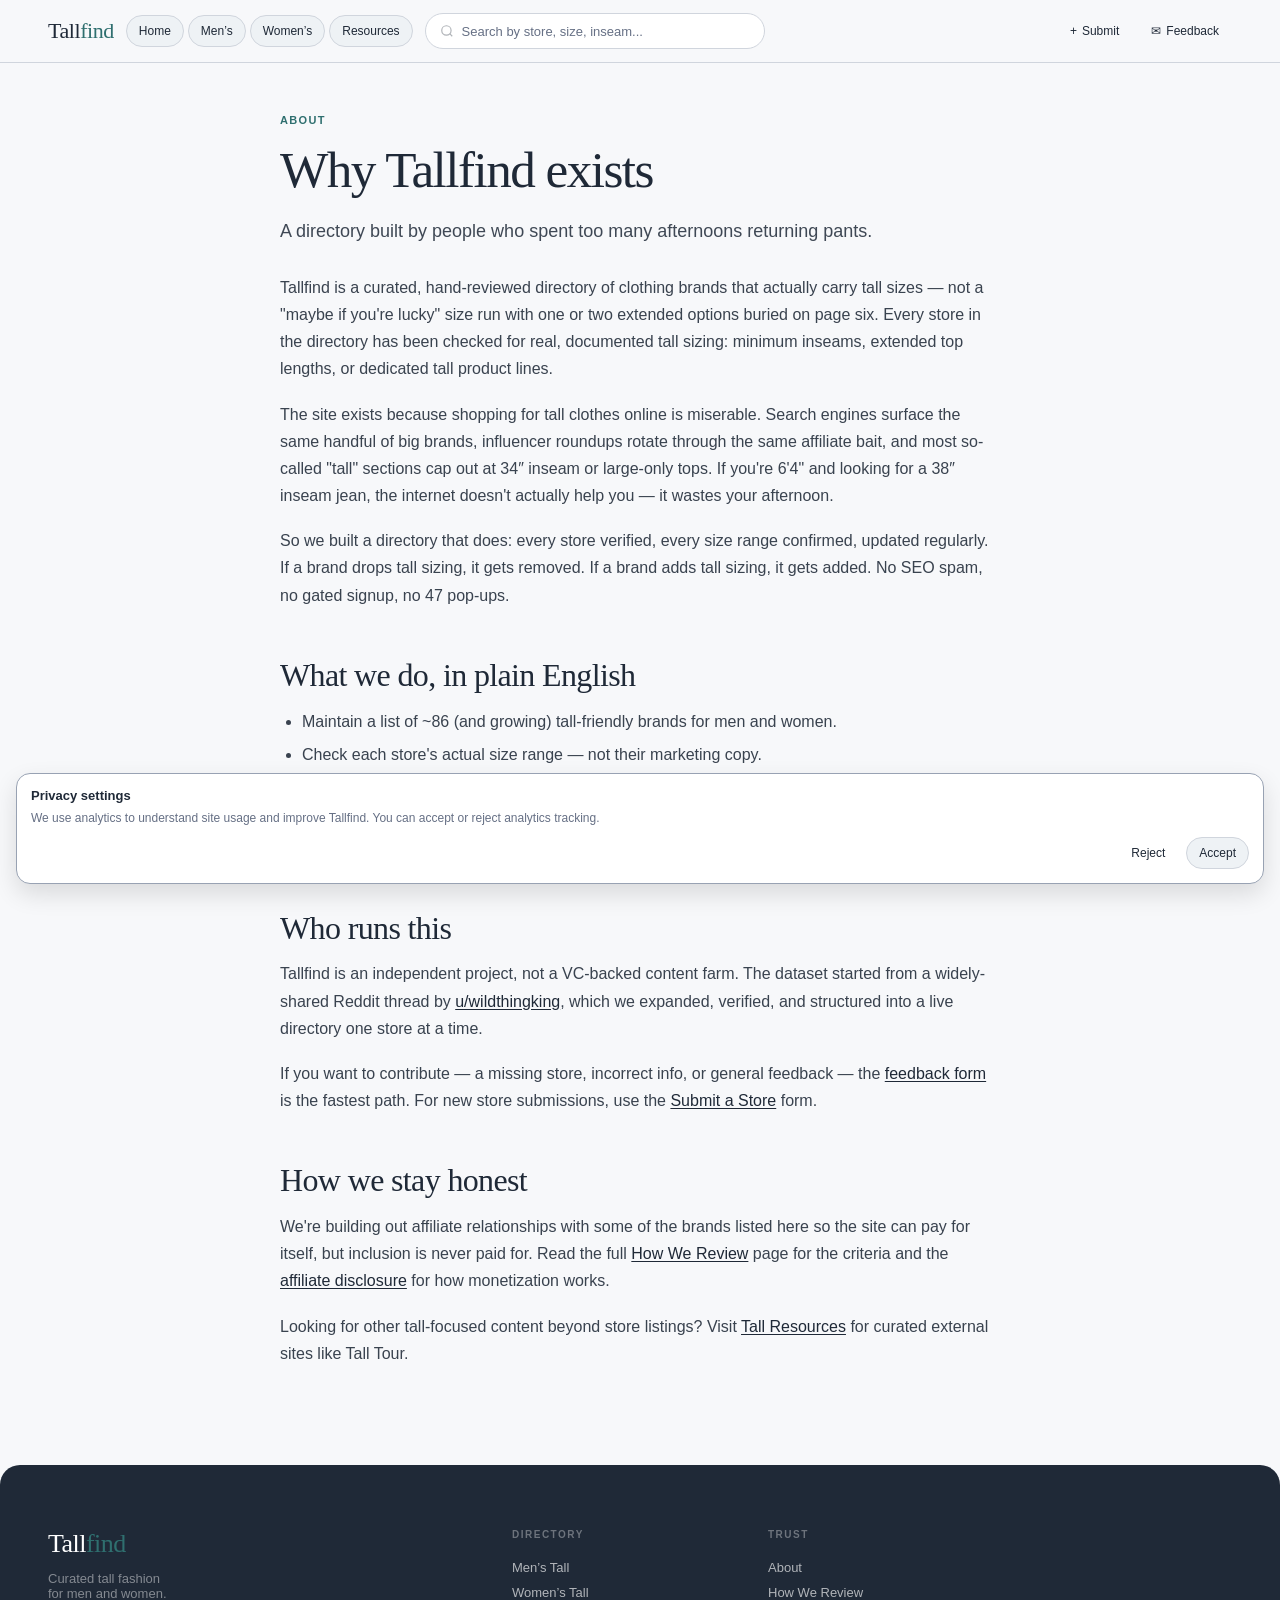
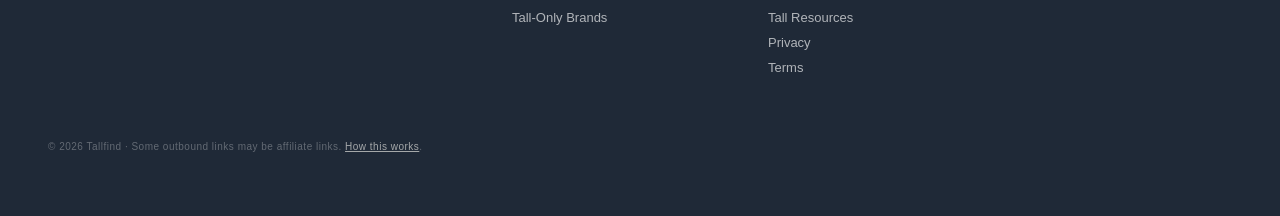
==== commit aee9e8cd: "Refresh TallFind colors only" ====
--- a/about/index.html
+++ b/about/index.html
@@ -7,7 +7,7 @@
     <meta name="referrer" content="strict-origin-when-cross-origin">
     <meta http-equiv="Content-Security-Policy" content="default-src 'self'; script-src 'self' 'unsafe-inline' https://www.googletagmanager.com https://www.google-analytics.com; img-src 'self' data: https://www.google-analytics.com; style-src 'self' 'unsafe-inline' https://fonts.googleapis.com; font-src 'self' https://fonts.gstatic.com; connect-src 'self' https://*.google-analytics.com https://*.analytics.google.com https://formspree.io; form-action https://formspree.io; base-uri 'self'; object-src 'none';">
     <meta name="description" content="Why Tallfind exists: a hand-reviewed directory of clothing brands with real tall sizing, built by people tired of 33-inch inseams.">
-    <meta name="theme-color" content="#fefae0">
+    <meta name="theme-color" content="#F7F8FA">
     <link rel="canonical" href="https://tallfind.com/about/">
     <meta property="og:title" content="About Tallfind — curated tall clothing directory">
     <meta property="og:description" content="A hand-reviewed directory of clothing brands with real tall sizing.">
--- a/assets/styles.css
+++ b/assets/styles.css
@@ -1,14 +1,14 @@
 :root {
-            --bg: #fefae0;
+            --bg: #F7F8FA;
             --surface: #ffffff;
-            --text: #3f3226;
-            --muted: rgba(63,50,38,0.72);
-            --border: rgba(63,50,38,0.12);
-            --border-strong: rgba(63,50,38,0.22);
-            --sage: #ccd5ae;
-            --beige: #e9edc9;
-            --papaya: #faedcd;
-            --bronze: #d4a373;
+            --text: #1F2937;
+            --muted: #667085;
+            --border: #D0D5DD;
+            --border-strong: #98A2B3;
+            --sage: #DCEEEE;
+            --beige: #EEF2F5;
+            --papaya: #F8FAFC;
+            --bronze: #2F6F6F;
             --serif: 'DM Serif Display', serif;
             --sans: 'Inter', sans-serif;
             --pill: 999px;
@@ -63,7 +63,7 @@
             border: 1px solid var(--border); background: var(--surface);
             transition: var(--transition); flex: 1; max-width: 340px;
         }
-        .search-wrap:focus-within { border-color: var(--bronze); background: #fffdf6; }
+        .search-wrap:focus-within { border-color: var(--bronze); background: #F8FAFC; }
         .search-wrap svg { opacity: 0.35; flex-shrink: 0; }
         .search-wrap input {
             border: none; outline: none; background: transparent;
@@ -82,7 +82,7 @@
         }
         .hp-hero {
             position: relative; width: 100%; height: 82vh; min-height: 520px;
-            border-radius: var(--card-r); overflow: hidden; background: #d9d0c4;
+            border-radius: var(--card-r); overflow: hidden; background: #CCD6DD;
         }
         .hp-hero-pic { display: contents; }
         .hp-hero-img {
@@ -92,12 +92,12 @@
         }
         .hp-hero-overlay {
             position: absolute; inset: 0; pointer-events: none;
-            background: linear-gradient(to bottom, rgba(63,50,38,0.08) 0%, rgba(63,50,38,0.22) 40%, rgba(63,50,38,0.72) 100%);
+            background: linear-gradient(to bottom, rgba(31,41,55,0.08) 0%, rgba(31,41,55,0.22) 40%, rgba(31,41,55,0.72) 100%);
         }
         .hp-hero-content {
             position: absolute; inset: 0;
             display: flex; flex-direction: column; justify-content: flex-end;
-            padding: clamp(28px, 6vw, 72px); color: #fffdf6;
+            padding: clamp(28px, 6vw, 72px); color: #FFFFFF;
         }
         .hp-hero-content h1 {
             font-family: var(--serif); font-weight: 400;
@@ -113,15 +113,15 @@
             display: inline-flex; align-items: center; gap: 8px;
             padding: 6px 16px; border-radius: var(--pill);
             font-size: 10px; font-weight: 600; letter-spacing: 0.1em; text-transform: uppercase;
-            background: rgba(255,253,246,0.14); border: 1px solid rgba(255,253,246,0.22);
-            backdrop-filter: blur(6px); color: rgba(255,253,246,0.88);
+            background: rgba(255,255,255,0.14); border: 1px solid rgba(255,255,255,0.22);
+            backdrop-filter: blur(6px); color: rgba(255,255,255,0.88);
             width: fit-content; margin-bottom: 20px;
         }
         .hp-cta {
             display: inline-flex; align-items: center; gap: 8px;
             padding: 14px 28px; border-radius: var(--pill);
             font-family: var(--sans); font-size: 13px; font-weight: 600;
-            background: #fffdf6; color: var(--text); border: none;
+            background: #FFFFFF; color: var(--text); border: none;
             cursor: pointer; transition: transform 0.2s, opacity 0.2s;
             width: fit-content; text-decoration: none;
         }
@@ -130,7 +130,7 @@
             position: absolute; bottom: 28px; right: 32px;
             display: flex; gap: 24px;
             font-size: 10px; text-transform: uppercase; letter-spacing: 0.15em;
-            font-weight: 600; color: rgba(255,253,246,0.55);
+            font-weight: 600; color: rgba(255,255,255,0.55);
         }
 
         /* Section labels */
@@ -158,8 +158,8 @@
         .hp-browse-card:hover { transform: translateY(-3px); }
         .hp-browse-card-sage { background: var(--sage); }
         .hp-browse-card-sand { background: var(--beige); }
-        .hp-browse-card-sage:hover { background: #c2ca9f; }
-        .hp-browse-card-sand:hover { background: #e3e8bf; }
+        .hp-browse-card-sage:hover { background: #DCEEEE; }
+        .hp-browse-card-sand:hover { background: #E7EBF5; }
         .hp-browse-card h2 {
             font-family: var(--serif); font-size: clamp(1.6rem, 3vw, 2.2rem);
             font-weight: 400; letter-spacing: -0.02em; margin-bottom: 8px;
@@ -197,7 +197,7 @@
 
         /* Footer */
         .hp-footer {
-            background: var(--text); color: #fffdf6;
+            background: var(--text); color: #FFFFFF;
             padding: clamp(40px, 5vw, 64px) clamp(24px, 4vw, 48px);
             border-radius: var(--card-r) var(--card-r) 0 0;
         }
@@ -207,28 +207,28 @@
             gap: 48px;
         }
         .hp-footer-col a { color: inherit; text-decoration: none; }
-        .hp-footer-col a:hover { color: #fffdf6; }
+        .hp-footer-col a:hover { color: #FFFFFF; }
         .hp-footer-logo {
             font-family: var(--serif); font-size: 26px; font-weight: 400;
             letter-spacing: -0.02em;
         }
         .hp-footer-logo em { color: var(--bronze); font-style: normal; }
         .hp-footer-brand p {
-            margin-top: 12px; font-size: 13px; color: rgba(255,253,246,0.45);
+            margin-top: 12px; font-size: 13px; color: rgba(255,255,255,0.45);
         }
         .hp-footer-col h5 {
             font-size: 10px; text-transform: uppercase; letter-spacing: 0.15em;
-            margin-bottom: 20px; color: rgba(255,253,246,0.35);
+            margin-bottom: 20px; color: rgba(255,255,255,0.35);
         }
         .hp-footer-col ul { list-style: none; }
         .hp-footer-col li {
             margin-bottom: 10px; font-size: 13px; font-weight: 500;
-            color: rgba(255,253,246,0.65); cursor: pointer; transition: color 0.15s;
-        }
-        .hp-footer-col li:hover { color: #fffdf6; }
+            color: rgba(255,255,255,0.65); cursor: pointer; transition: color 0.15s;
+        }
+        .hp-footer-col li:hover { color: #FFFFFF; }
         .hp-footer-bottom {
             display: flex; justify-content: space-between; margin-top: 56px;
-            font-size: 10px; color: rgba(255,253,246,0.3); letter-spacing: 0.05em;
+            font-size: 10px; color: rgba(255,255,255,0.3); letter-spacing: 0.05em;
         }
         .text-link {
             background: none; border: none; font: inherit; color: var(--text);
@@ -310,9 +310,9 @@
         .link-card.featured-sage  { background: var(--sage); border-color: transparent; }
         .link-card.featured-sand  { background: var(--beige); border-color: transparent; }
         .link-card.featured-clay  { background: var(--papaya); border-color: transparent; }
-        .link-card.featured-sage:hover { background: #c2ca9f; }
-        .link-card.featured-sand:hover { background: #e3e8bf; }
-        .link-card.featured-clay:hover { background: #f3e0b9; }
+        .link-card.featured-sage:hover { background: #DCEEEE; }
+        .link-card.featured-sand:hover { background: #E7EBF5; }
+        .link-card.featured-clay:hover { background: #F8FAFC; }
         .link-category {
             font-size: 10px; font-weight: 600; text-transform: uppercase;
             letter-spacing: 0.1em; color: var(--muted); margin-bottom: 10px;
@@ -337,16 +337,16 @@
         }
         .link-card.featured-sage .stats-row,
         .link-card.featured-sand .stats-row,
-        .link-card.featured-clay .stats-row { border-top-color: rgba(63,50,38,0.14); }
+        .link-card.featured-clay .stats-row { border-top-color: rgba(31,41,55,0.14); }
         .stat {
             font-size: 11px; font-weight: 500;
             padding: 4px 10px; border-radius: var(--pill);
-            background: rgba(255,255,255,0.55); border: 1px solid rgba(63,50,38,0.1);
+            background: rgba(255,255,255,0.55); border: 1px solid rgba(31,41,55,0.1);
         }
         .link-card.featured-sage .stat,
         .link-card.featured-sand .stat,
         .link-card.featured-clay .stat { background: rgba(255,255,255,0.42); }
-        .stat-highlight { background: rgba(212,163,115,0.15); border-color: rgba(212,163,115,0.2); }
+        .stat-highlight { background: rgba(47,111,111,0.15); border-color: rgba(47,111,111,0.2); }
 
         /* ── FAVORITES ────────────────────────── */
         .fav-btn {
@@ -368,12 +368,12 @@
         .prose h1 { font-family: var(--serif); font-weight: 400; font-size: clamp(2.2rem, 4.5vw, 3.2rem); line-height: 1.08; letter-spacing: -0.03em; margin-bottom: 20px; }
         .prose h2 { font-family: var(--serif); font-weight: 400; font-size: clamp(1.6rem, 3vw, 2rem); line-height: 1.15; letter-spacing: -0.02em; margin: 48px 0 14px; }
         .prose h3 { font-size: 1.05rem; font-weight: 600; margin: 28px 0 8px; }
-        .prose p { margin-bottom: 18px; color: rgba(63,50,38,0.88); }
-        .prose ul, .prose ol { margin: 0 0 18px 22px; color: rgba(63,50,38,0.88); }
+        .prose p { margin-bottom: 18px; color: rgba(31,41,55,0.88); }
+        .prose ul, .prose ol { margin: 0 0 18px 22px; color: rgba(31,41,55,0.88); }
         .prose li { margin-bottom: 6px; }
         .prose a { color: var(--text); text-decoration: underline; text-underline-offset: 2px; }
         .prose a:hover { color: var(--bronze); }
-        .prose .lede { font-size: 18px; line-height: 1.6; color: rgba(63,50,38,0.85); margin-bottom: 28px; }
+        .prose .lede { font-size: 18px; line-height: 1.6; color: rgba(31,41,55,0.85); margin-bottom: 28px; }
         .prose .meta { font-size: 12px; color: var(--muted); margin-top: -8px; margin-bottom: 32px; }
         .prose .callout { background: var(--papaya); border-radius: 14px; padding: 18px 22px; margin: 24px 0; border: 1px solid var(--border); }
         .prose .callout p:last-child { margin-bottom: 0; }
@@ -391,7 +391,7 @@
 
         /* ── MODAL ─────────────────────────────── */
         .modal-overlay {
-            position: fixed; inset: 0; background: rgba(63,50,38,0.4);
+            position: fixed; inset: 0; background: rgba(31,41,55,0.4);
             display: flex; align-items: center; justify-content: center;
             z-index: 500; opacity: 0; pointer-events: none;
             transition: opacity 0.2s;
